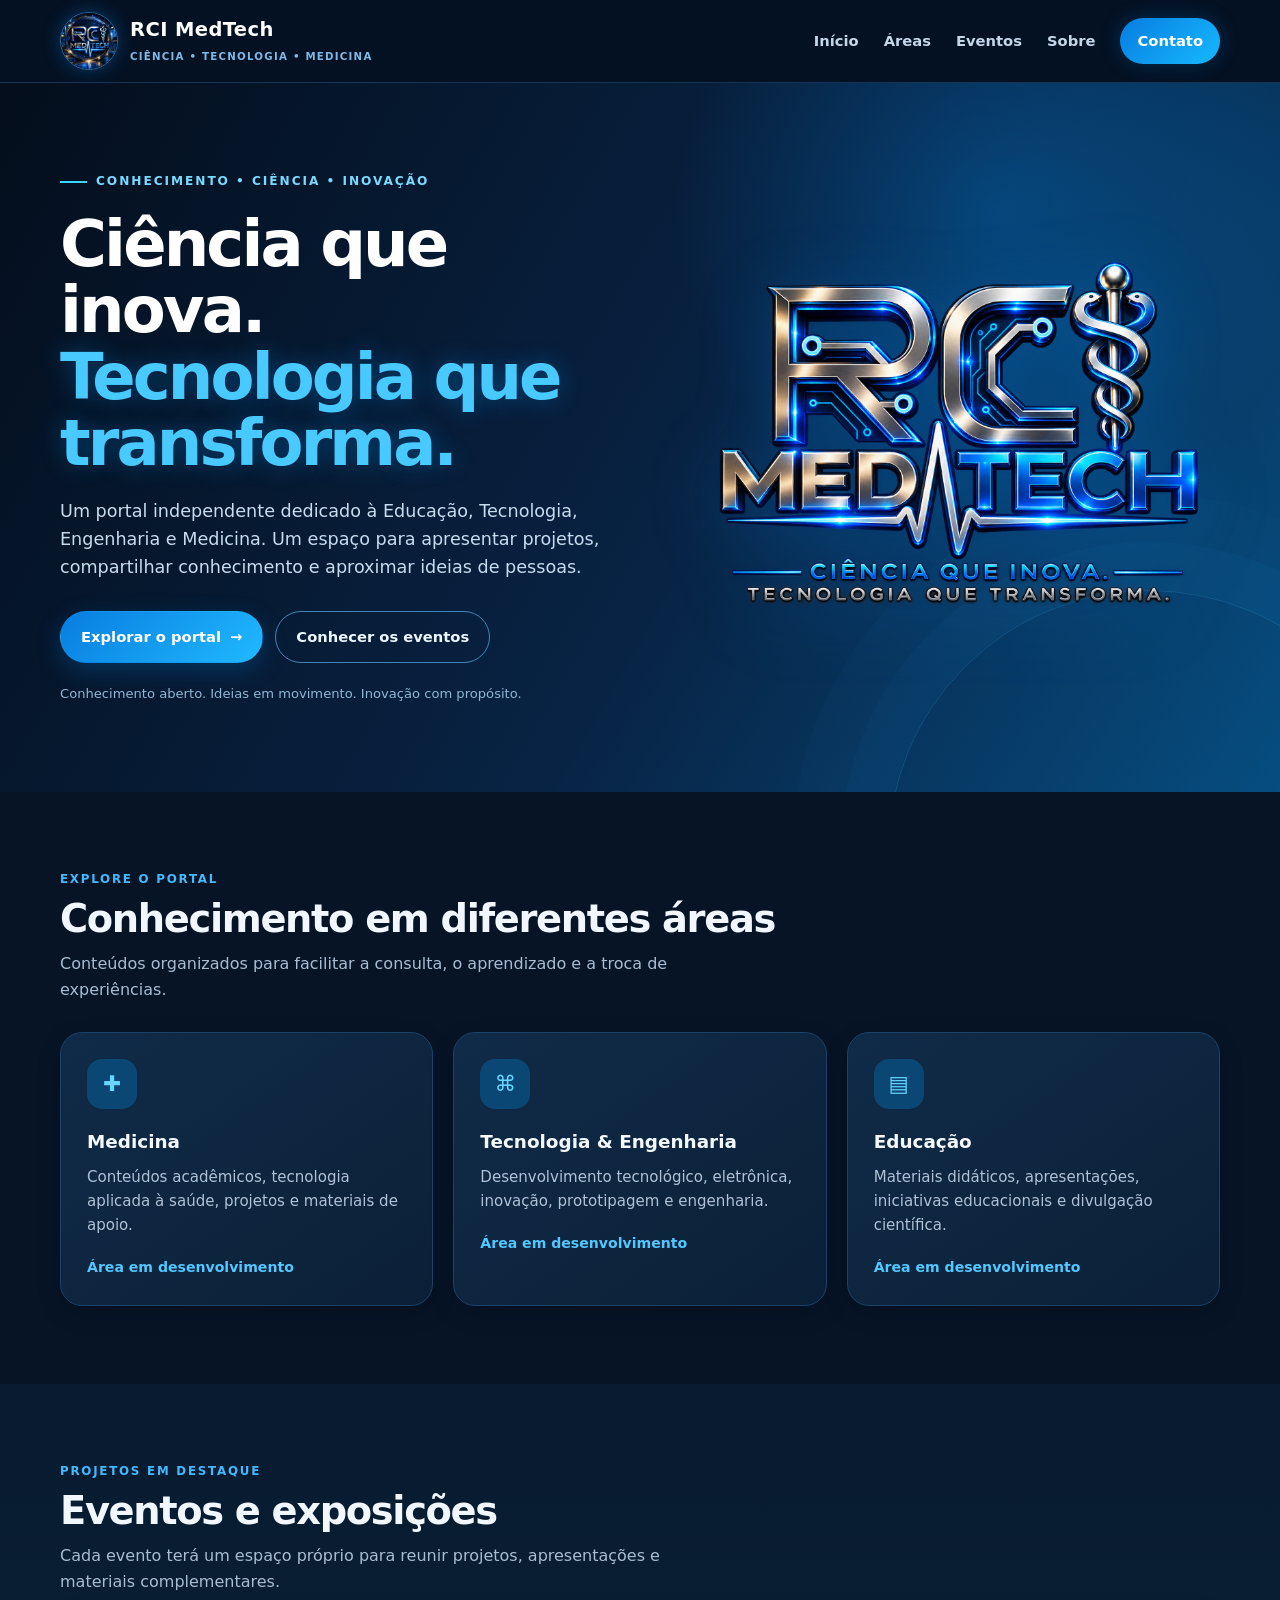
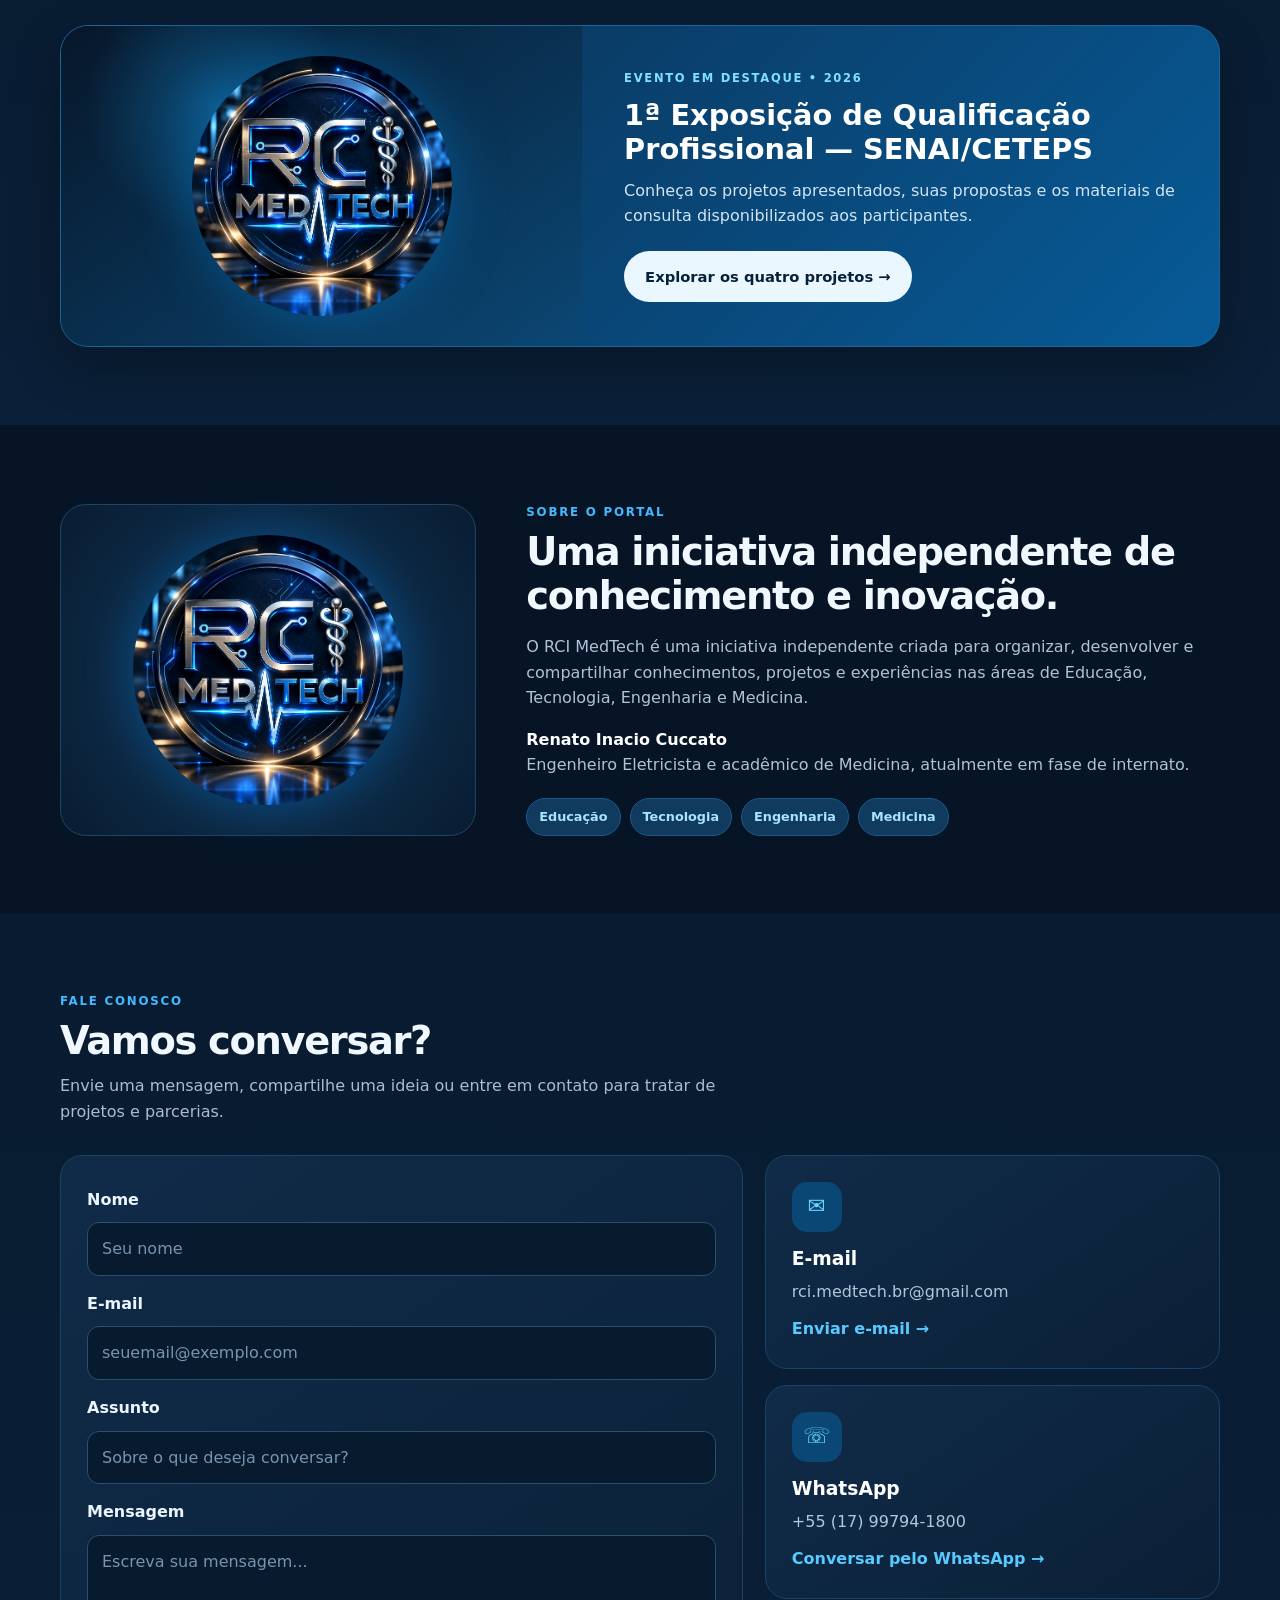
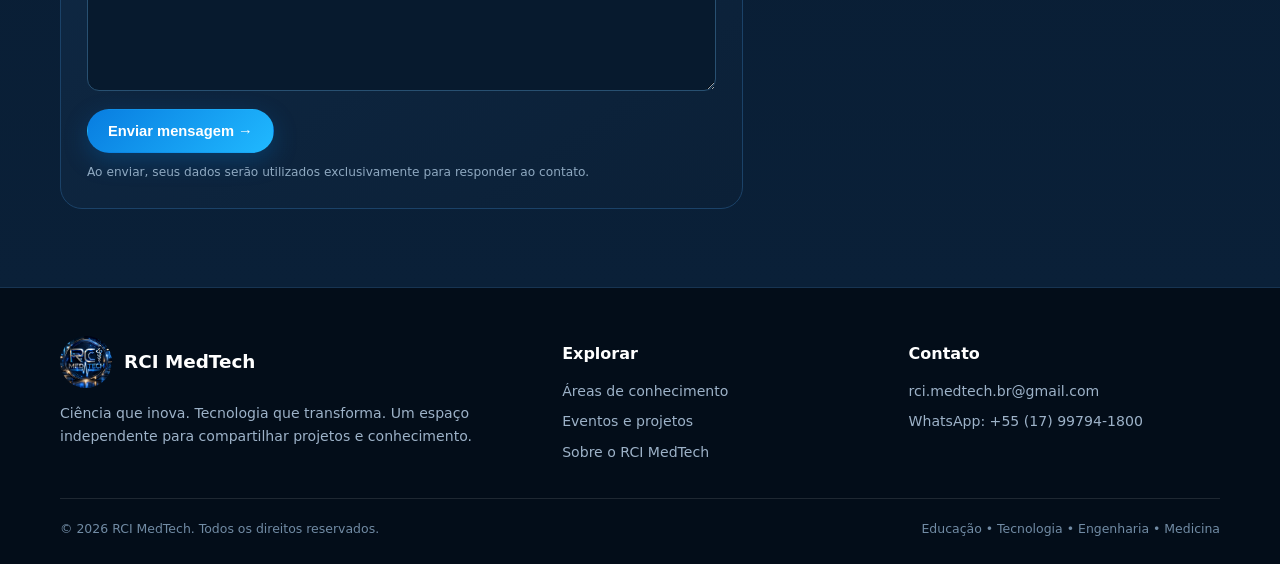
==== index.html @ e4604c54 "Add files via upload Atualização inicial do portal RCI MedTech — identidade visual e estrutura insti" ====
<!doctype html>
<html lang="pt-BR">
<head>
<meta charset="utf-8"><meta name="viewport" content="width=device-width, initial-scale=1">
<meta name="description" content="RCI MedTech — portal independente de Educação, Tecnologia, Engenharia e Medicina. Ciência que inova. Tecnologia que transforma.">
<meta name="theme-color" content="#061426">
<title>RCI MedTech | Ciência que inova. Tecnologia que transforma.</title>
<link rel="icon" type="image/png" href="assets/img/logo-emblema.png">
<link rel="stylesheet" href="assets/css/style.css">
</head>
<body>
<header class="site-header"><div class="container nav-wrap">
 <a class="brand" href="index.html" aria-label="RCI MedTech - início"><img src="assets/img/logo-emblema.png" alt="Emblema RCI MedTech"><span><span class="brand-name">RCI MedTech</span><span class="brand-tag">CIÊNCIA • TECNOLOGIA • MEDICINA</span></span></a>
 <button class="menu-toggle" aria-label="Abrir menu" aria-expanded="false">☰</button>
 <nav class="nav" aria-label="Navegação principal"><a href="#inicio">Início</a><a href="#areas">Áreas</a><a href="eventos/senai-ceteps-2026/index.html">Eventos</a><a href="#sobre">Sobre</a><a class="nav-cta" href="#contato">Contato</a></nav>
</div></header>
<main>
<section class="hero" id="inicio"><div class="container hero-grid"><div>
 <div class="eyebrow">Conhecimento • Ciência • Inovação</div>
 <h1>Ciência que inova.<br><span>Tecnologia que transforma.</span></h1>
 <p class="hero-copy">Um portal independente dedicado à Educação, Tecnologia, Engenharia e Medicina. Um espaço para apresentar projetos, compartilhar conhecimento e aproximar ideias de pessoas.</p>
 <div class="actions"><a class="btn btn-primary" href="#areas">Explorar o portal <span>→</span></a><a class="btn btn-outline" href="eventos/senai-ceteps-2026/index.html">Conhecer os eventos</a></div>
 <div class="hero-note">Conhecimento aberto. Ideias em movimento. Inovação com propósito.</div>
 </div><div class="hero-mark"><img src="assets/img/logo-principal.png" alt="RCI MedTech — Ciência que inova. Tecnologia que transforma."></div></div></section>
<section class="section" id="areas"><div class="container"><div class="section-head"><div><div class="kicker">Explore o portal</div><h2>Conhecimento em diferentes áreas</h2><p class="section-intro">Conteúdos organizados para facilitar a consulta, o aprendizado e a troca de experiências.</p></div></div>
 <div class="cards">
  <article class="card"><div class="card-icon">✚</div><h3>Medicina</h3><p>Conteúdos acadêmicos, tecnologia aplicada à saúde, projetos e materiais de apoio.</p><span class="card-link">Área em desenvolvimento</span></article>
  <article class="card"><div class="card-icon">⌘</div><h3>Tecnologia & Engenharia</h3><p>Desenvolvimento tecnológico, eletrônica, inovação, prototipagem e engenharia.</p><span class="card-link">Área em desenvolvimento</span></article>
  <article class="card"><div class="card-icon">▤</div><h3>Educação</h3><p>Materiais didáticos, apresentações, iniciativas educacionais e divulgação científica.</p><span class="card-link">Área em desenvolvimento</span></article>
 </div></div></section>
<section class="section section-soft" id="eventos"><div class="container"><div class="section-head"><div><div class="kicker">Projetos em destaque</div><h2>Eventos e exposições</h2><p class="section-intro">Cada evento terá um espaço próprio para reunir projetos, apresentações e materiais complementares.</p></div></div>
 <div class="event-feature"><div class="event-art"><img src="assets/img/logo-emblema.png" alt="Emblema RCI MedTech"></div><div class="event-content"><div class="event-label">Evento em destaque • 2026</div><h3>1ª Exposição de Qualificação Profissional — SENAI/CETEPS</h3><p>Conheça os projetos apresentados, suas propostas e os materiais de consulta disponibilizados aos participantes.</p><a class="btn" href="eventos/senai-ceteps-2026/index.html">Explorar os quatro projetos →</a></div></div>
</div></section>
<section class="section" id="sobre"><div class="container about-grid"><div class="about-logo"><img src="assets/img/logo-emblema.png" alt="Emblema RCI MedTech"></div><div class="about-text"><div class="kicker">Sobre o portal</div><h2>Uma iniciativa independente de conhecimento e inovação.</h2>
 <p>O RCI MedTech é uma iniciativa independente criada para organizar, desenvolver e compartilhar conhecimentos, projetos e experiências nas áreas de Educação, Tecnologia, Engenharia e Medicina.</p>
 <p><strong>Renato Inacio Cuccato</strong><br>Engenheiro Eletricista e acadêmico de Medicina, atualmente em fase de internato.</p>
 <div class="pill-row"><span class="pill">Educação</span><span class="pill">Tecnologia</span><span class="pill">Engenharia</span><span class="pill">Medicina</span></div>
 </div></div></section>
<section class="section section-soft" id="contato"><div class="container"><div class="section-head"><div><div class="kicker">Fale conosco</div><h2>Vamos conversar?</h2><p class="section-intro">Envie uma mensagem, compartilhe uma ideia ou entre em contato para tratar de projetos e parcerias.</p></div></div>
 <div class="contact-grid"><form class="contact-form" action="https://formsubmit.co/rci.medtech.br@gmail.com" method="POST">
  <input type="hidden" name="_subject" value="Nova mensagem pelo portal RCI MedTech"><input type="hidden" name="_template" value="table"><input type="hidden" name="_captcha" value="true"><input type="text" name="_honey" style="display:none">
  <label for="nome">Nome</label><input id="nome" name="name" type="text" placeholder="Seu nome" required>
  <label for="email">E-mail</label><input id="email" name="email" type="email" placeholder="seuemail@exemplo.com" required>
  <label for="assunto">Assunto</label><input id="assunto" name="subject" type="text" placeholder="Sobre o que deseja conversar?" required>
  <label for="mensagem">Mensagem</label><textarea id="mensagem" name="message" rows="5" placeholder="Escreva sua mensagem..." required></textarea>
  <button class="btn btn-primary" type="submit">Enviar mensagem →</button>
  <small>Ao enviar, seus dados serão utilizados exclusivamente para responder ao contato.</small>
 </form><aside class="contact-side"><div class="contact-option"><div class="card-icon">✉</div><h3>E-mail</h3><p>rci.medtech.br@gmail.com</p><a href="mailto:rci.medtech.br@gmail.com">Enviar e-mail →</a></div><div class="contact-option"><div class="card-icon">☏</div><h3>WhatsApp</h3><p>+55 (17) 99794-1800</p><a class="whatsapp-link" href="https://wa.me/5517997941800?text=Ol%C3%A1%2C%20acessei%20o%20portal%20RCI%20MedTech%20e%20gostaria%20de%20entrar%20em%20contato." target="_blank" rel="noopener">Conversar pelo WhatsApp →</a></div></aside></div>
</div></section>
</main>
<footer class="site-footer"><div class="container"><div class="footer-grid"><div><div class="footer-brand"><img src="assets/img/logo-emblema.png" alt=""><strong>RCI MedTech</strong></div><p>Ciência que inova. Tecnologia que transforma. Um espaço independente para compartilhar projetos e conhecimento.</p></div><div><h4>Explorar</h4><div class="footer-links"><a href="#areas">Áreas de conhecimento</a><a href="eventos/senai-ceteps-2026/index.html">Eventos e projetos</a><a href="#sobre">Sobre o RCI MedTech</a></div></div><div><h4>Contato</h4><div class="footer-links"><a href="mailto:rci.medtech.br@gmail.com">rci.medtech.br@gmail.com</a><a href="https://wa.me/5517997941800" target="_blank" rel="noopener">WhatsApp: +55 (17) 99794-1800</a></div></div></div><div class="footer-bottom"><span>© 2026 RCI MedTech. Todos os direitos reservados.</span><span>Educação • Tecnologia • Engenharia • Medicina</span></div></div></footer>
<script src="assets/js/main.js"></script></body></html>
---- assets/css/style.css ----
:root{--navy:#061426;--navy2:#0b2340;--blue:#087de0;--blue2:#21a9ff;--cyan:#39d5ff;--ink:#eaf3ff;--muted:#a9bad0;--line:#1d3a5b;--paper:#091b30;--white:#102944;--shadow:0 18px 50px rgba(0,0,0,.28);--radius:22px;--max:1160px}
*{box-sizing:border-box}html{scroll-behavior:smooth}body{margin:0;font-family:Inter,ui-sans-serif,system-ui,-apple-system,"Segoe UI",Arial,sans-serif;color:var(--ink);background:#061426;line-height:1.6}a{color:inherit;text-decoration:none}img{max-width:100%;display:block}.container{width:min(var(--max),calc(100% - 40px));margin-inline:auto}
.site-header{position:sticky;top:0;z-index:20;background:rgba(5,18,34,.94);backdrop-filter:blur(14px);border-bottom:1px solid #173454}.nav-wrap{height:82px;display:flex;align-items:center;justify-content:space-between;gap:24px}.brand{display:flex;align-items:center;gap:12px;min-width:220px}.brand img{width:58px;height:58px;object-fit:cover;border-radius:50%;border:1px solid #28679a;box-shadow:0 0 18px #008cff55}.brand-name{font-weight:850;letter-spacing:.02em;font-size:1.22rem;color:#fff;line-height:1.1}.brand-tag{display:block;font-size:.64rem;letter-spacing:.12em;color:#7eb9e7;font-weight:700;margin-top:5px}.nav{display:flex;align-items:center;gap:25px;font-size:.92rem;font-weight:650;color:#c4d6e9}.nav a:hover,.nav a.active{color:var(--cyan)}.nav-cta{background:linear-gradient(135deg,#087de0,#16b9ff);color:#fff!important;padding:11px 17px;border-radius:999px;box-shadow:0 0 20px #087de044}.menu-toggle{display:none;border:1px solid var(--line);background:#102944;color:#fff;border-radius:12px;padding:9px 12px;font-size:1.2rem}
.hero{position:relative;overflow:hidden;background:radial-gradient(circle at 78% 18%,rgba(0,151,255,.26),transparent 28%),linear-gradient(120deg,#040e1c 0%,#082344 56%,#064d80 100%);color:#fff;padding:82px 0 88px}.hero:after{content:"";position:absolute;width:520px;height:520px;border:1px solid rgba(80,190,255,.18);border-radius:50%;right:-130px;bottom:-320px;box-shadow:0 0 0 48px rgba(40,160,255,.035),0 0 0 96px rgba(40,160,255,.025)}.hero-grid{position:relative;z-index:1;display:grid;grid-template-columns:1.05fr .95fr;align-items:center;gap:54px}.eyebrow{display:inline-flex;align-items:center;gap:9px;color:#79d9ff;font-size:.76rem;font-weight:800;letter-spacing:.16em;text-transform:uppercase}.eyebrow:before{content:"";width:27px;height:2px;background:var(--cyan)}.hero h1{font-size:clamp(2.5rem,5vw,4.35rem);line-height:1.04;letter-spacing:-.045em;margin:19px 0 20px;max-width:720px}.hero h1 span{color:#48c9ff;text-shadow:0 0 24px #009dff55}.hero-copy{font-size:1.1rem;color:#c6dcef;max-width:650px;margin:0 0 30px}.actions{display:flex;flex-wrap:wrap;gap:12px}.btn{display:inline-flex;align-items:center;justify-content:center;gap:9px;padding:13px 20px;border-radius:999px;font-weight:750;font-size:.92rem;transition:.2s;border:1px solid transparent;cursor:pointer}.btn-primary{background:linear-gradient(135deg,#087de0,#20b9ff);color:#fff;box-shadow:0 8px 24px #007bdb44}.btn-primary:hover{transform:translateY(-2px);box-shadow:0 10px 28px #079dff66}.btn-outline{border-color:#4384b5;color:#eaf7ff}.btn-outline:hover{background:#ffffff12}.hero-mark{display:flex;justify-content:center;align-items:center;min-height:310px}.hero-mark img{width:min(100%,570px);filter:drop-shadow(0 12px 35px rgba(0,140,255,.22))}.hero-note{margin-top:20px;color:#91b6d4;font-size:.82rem}
.section{padding:78px 0;background:#061426}.section-soft{background:linear-gradient(180deg,#081b30,#0a2038)}.section-head{display:flex;justify-content:space-between;align-items:end;gap:25px;margin-bottom:30px}.kicker{font-size:.74rem;text-transform:uppercase;letter-spacing:.15em;font-weight:850;color:#43baff}h2{font-size:clamp(1.8rem,3vw,2.55rem);letter-spacing:-.035em;line-height:1.15;margin:8px 0 10px;color:#f1f7ff}.section-intro{color:#a9bdd2;max-width:660px;margin:0}.cards{display:grid;grid-template-columns:repeat(3,1fr);gap:20px}.card{background:linear-gradient(145deg,#102b48,#0b2037);border:1px solid #1b4268;border-radius:var(--radius);padding:26px;box-shadow:0 8px 25px rgba(0,0,0,.16);transition:.22s}.card:hover{transform:translateY(-5px);box-shadow:0 18px 40px #0005;border-color:#168fe0}.card-icon{width:50px;height:50px;border-radius:15px;background:#0b4774;color:#68d6ff;display:grid;place-items:center;font-size:1.35rem;margin-bottom:18px}.card h3{margin:0 0 8px;color:#f4f9ff;font-size:1.15rem}.card p{margin:0;color:#afc2d7;font-size:.94rem}.card-link{display:inline-flex;margin-top:19px;color:#53c7ff;font-weight:800;font-size:.88rem}
.event-feature{display:grid;grid-template-columns:.9fr 1.1fr;overflow:hidden;border-radius:28px;background:linear-gradient(135deg,#0c2b4b,#075b98);color:#fff;box-shadow:var(--shadow);border:1px solid #1b6598}.event-art{min-height:310px;background:radial-gradient(circle at 30% 25%,#19aaff55,transparent 30%),linear-gradient(145deg,#07172a,#0b4774);display:grid;place-items:center;padding:30px}.event-art img{width:min(100%,260px);border-radius:50%;filter:drop-shadow(0 0 28px #009dff55)}.event-content{padding:42px;align-self:center}.event-label{font-size:.72rem;letter-spacing:.15em;text-transform:uppercase;color:#7fe0ff;font-weight:850}.event-content h3{font-size:1.8rem;line-height:1.15;margin:12px 0}.event-content p{color:#d0e5f5;margin:0 0 22px}.event-content .btn{background:#eaf7ff;color:#08213a}
.about-grid{display:grid;grid-template-columns:.75fr 1.25fr;gap:50px;align-items:center}.about-logo{background:radial-gradient(circle,#123c60,#091c31);border:1px solid #1c4568;border-radius:26px;min-height:300px;display:grid;place-items:center;padding:30px}.about-logo img{width:min(100%,270px);border-radius:50%;filter:drop-shadow(0 0 24px #008cff55)}.about-text p{color:#afc2d7}.about-text strong{color:#fff}.pill-row{display:flex;flex-wrap:wrap;gap:9px;margin-top:20px}.pill{background:#103a5e;color:#a9e4ff;padding:8px 12px;border-radius:999px;font-size:.8rem;font-weight:750;border:1px solid #1b5b89}
.contact-grid{display:grid;grid-template-columns:1.2fr .8fr;gap:22px;align-items:start}.contact-form,.contact-option{background:linear-gradient(145deg,#102b48,#0b2037);border:1px solid #1b4268;border-radius:22px;padding:26px}.contact-form{display:grid;gap:10px}.contact-form label{font-weight:750;color:#eaf5ff;margin-top:5px}.contact-form input,.contact-form textarea{width:100%;font:inherit;color:#f1f7ff;background:#071a2e;border:1px solid #285071;border-radius:12px;padding:13px 14px;outline:none}.contact-form input:focus,.contact-form textarea:focus{border-color:#28b8ff;box-shadow:0 0 0 3px #168fe033}.contact-form input::placeholder,.contact-form textarea::placeholder{color:#7894ae}.contact-form textarea{resize:vertical}.contact-form button{justify-self:start;margin-top:8px}.contact-form small{color:#8fa9c1;font-size:.76rem}.contact-side{display:grid;gap:16px}.contact-option h3{margin:0 0 5px;color:#fff}.contact-option p{margin:0 0 12px;color:#b2c6da}.contact-option a{color:#58caff;font-weight:750}.contact-option .card-icon{margin-bottom:12px}
.site-footer{background:#030d19;color:#d2dfeb;padding:48px 0 25px;border-top:1px solid #173452}.footer-grid{display:grid;grid-template-columns:1.2fr .8fr .8fr;gap:35px}.footer-brand{display:flex;align-items:center;gap:12px;margin-bottom:14px}.footer-brand img{width:52px;height:52px;object-fit:cover;border-radius:50%}.footer-brand strong{font-size:1.15rem;color:#fff}.site-footer p,.site-footer a{color:#9db2c8;font-size:.88rem}.site-footer h4{color:#fff;margin:5px 0 13px}.footer-links{display:grid;gap:8px}.footer-bottom{border-top:1px solid #ffffff1c;margin-top:35px;padding-top:20px;color:#718ba4;font-size:.78rem;display:flex;justify-content:space-between;gap:15px;flex-wrap:wrap}
.page-hero{background:linear-gradient(120deg,#040e1c,#0a4775);color:#fff;padding:58px 0}.page-hero h1{font-size:clamp(2rem,4vw,3.3rem);line-height:1.1;margin:10px 0}.page-hero p{color:#d2e3f1;max-width:760px;margin:0}.breadcrumb{font-size:.82rem;color:#9fc3df;margin-bottom:18px}.breadcrumb a{color:#fff}.project-grid{display:grid;grid-template-columns:repeat(2,1fr);gap:18px}.project-card{background:linear-gradient(145deg,#102b48,#0b2037);border:1px solid #1b4268;border-radius:20px;padding:24px;display:flex;gap:18px;align-items:flex-start}.project-number{flex:0 0 48px;height:48px;border-radius:14px;background:#0b4774;color:#70d5ff;display:grid;place-items:center;font-weight:900}.project-card h3{margin:0 0 5px;color:#f4f9ff}.project-card p{margin:0;color:#afc2d7;font-size:.9rem}.material-list{display:grid;grid-template-columns:repeat(2,1fr);gap:15px}.material{border:1px solid #1b4268;border-radius:17px;padding:19px;display:flex;gap:13px;align-items:center;background:#102944}.material-icon{width:42px;height:42px;border-radius:12px;background:#0b4774;display:grid;place-items:center;color:#71d8ff;font-size:1.15rem}.material strong{display:block;color:#f2f8ff}.material small{color:#a9bdd2}.notice{background:#3a2c13;border:1px solid #72551e;border-radius:15px;padding:16px 18px;color:#f2d69b;font-size:.9rem}.coming{display:inline-block;border-radius:999px;background:#173b59;color:#a9dfff;padding:5px 9px;font-size:.7rem;font-weight:800;text-transform:uppercase;letter-spacing:.06em}
@media(max-width:850px){.nav{display:none;position:absolute;left:0;right:0;top:81px;background:#071a2e;border-bottom:1px solid var(--line);padding:18px 22px 22px;flex-direction:column;align-items:stretch;gap:14px}.nav.open{display:flex}.menu-toggle{display:block}.hero-grid,.event-feature,.about-grid,.contact-grid{grid-template-columns:1fr}.hero{padding:58px 0}.hero-mark{min-height:210px}.hero-mark img{width:min(100%,480px)}.cards{grid-template-columns:1fr 1fr}.footer-grid{grid-template-columns:1fr 1fr}}
@media(max-width:580px){.container{width:min(var(--max),calc(100% - 30px))}.nav-wrap{height:72px}.brand img{width:48px;height:48px}.brand{min-width:0}.nav{top:71px}.hero h1{font-size:2.55rem}.section{padding:58px 0}.cards,.project-grid,.material-list,.footer-grid{grid-template-columns:1fr}.section-head{display:block}.event-content{padding:28px}.event-art{min-height:190px}.about-logo{min-height:220px}.contact-form,.contact-option{padding:20px}}
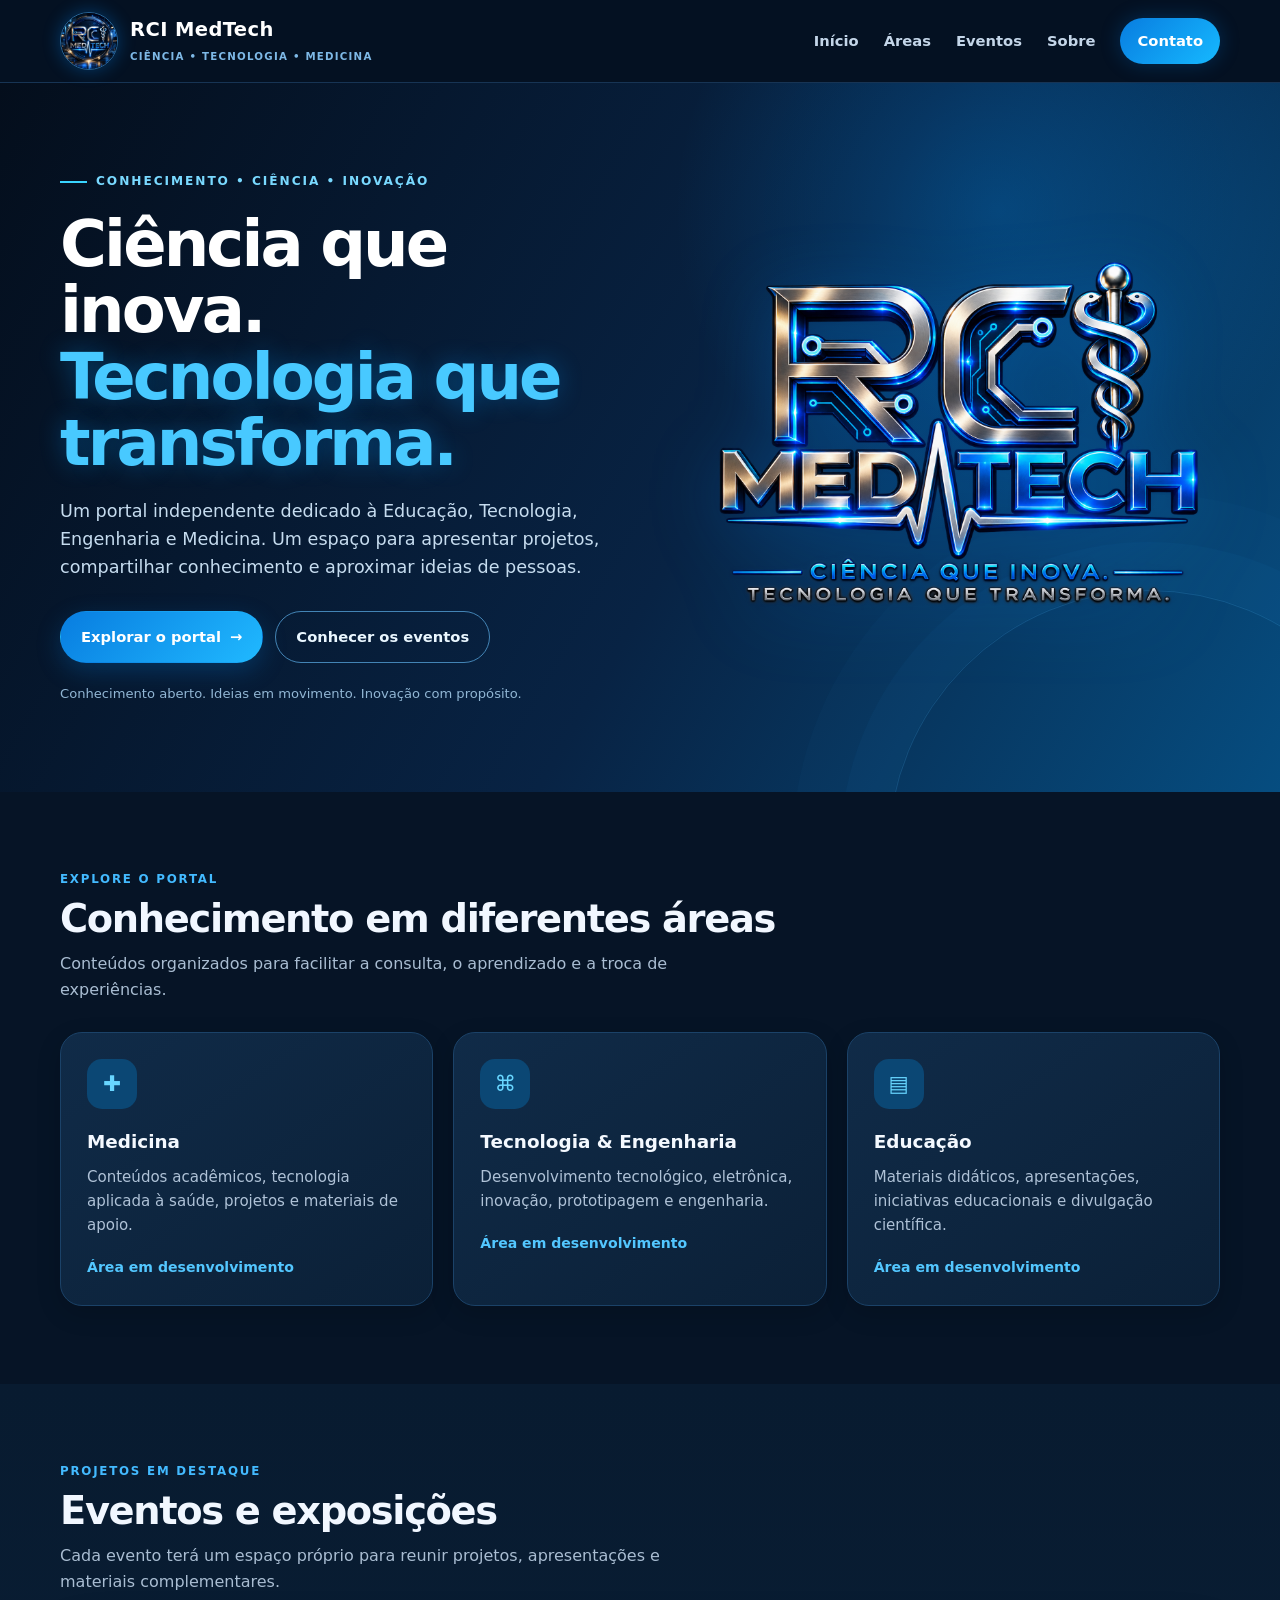
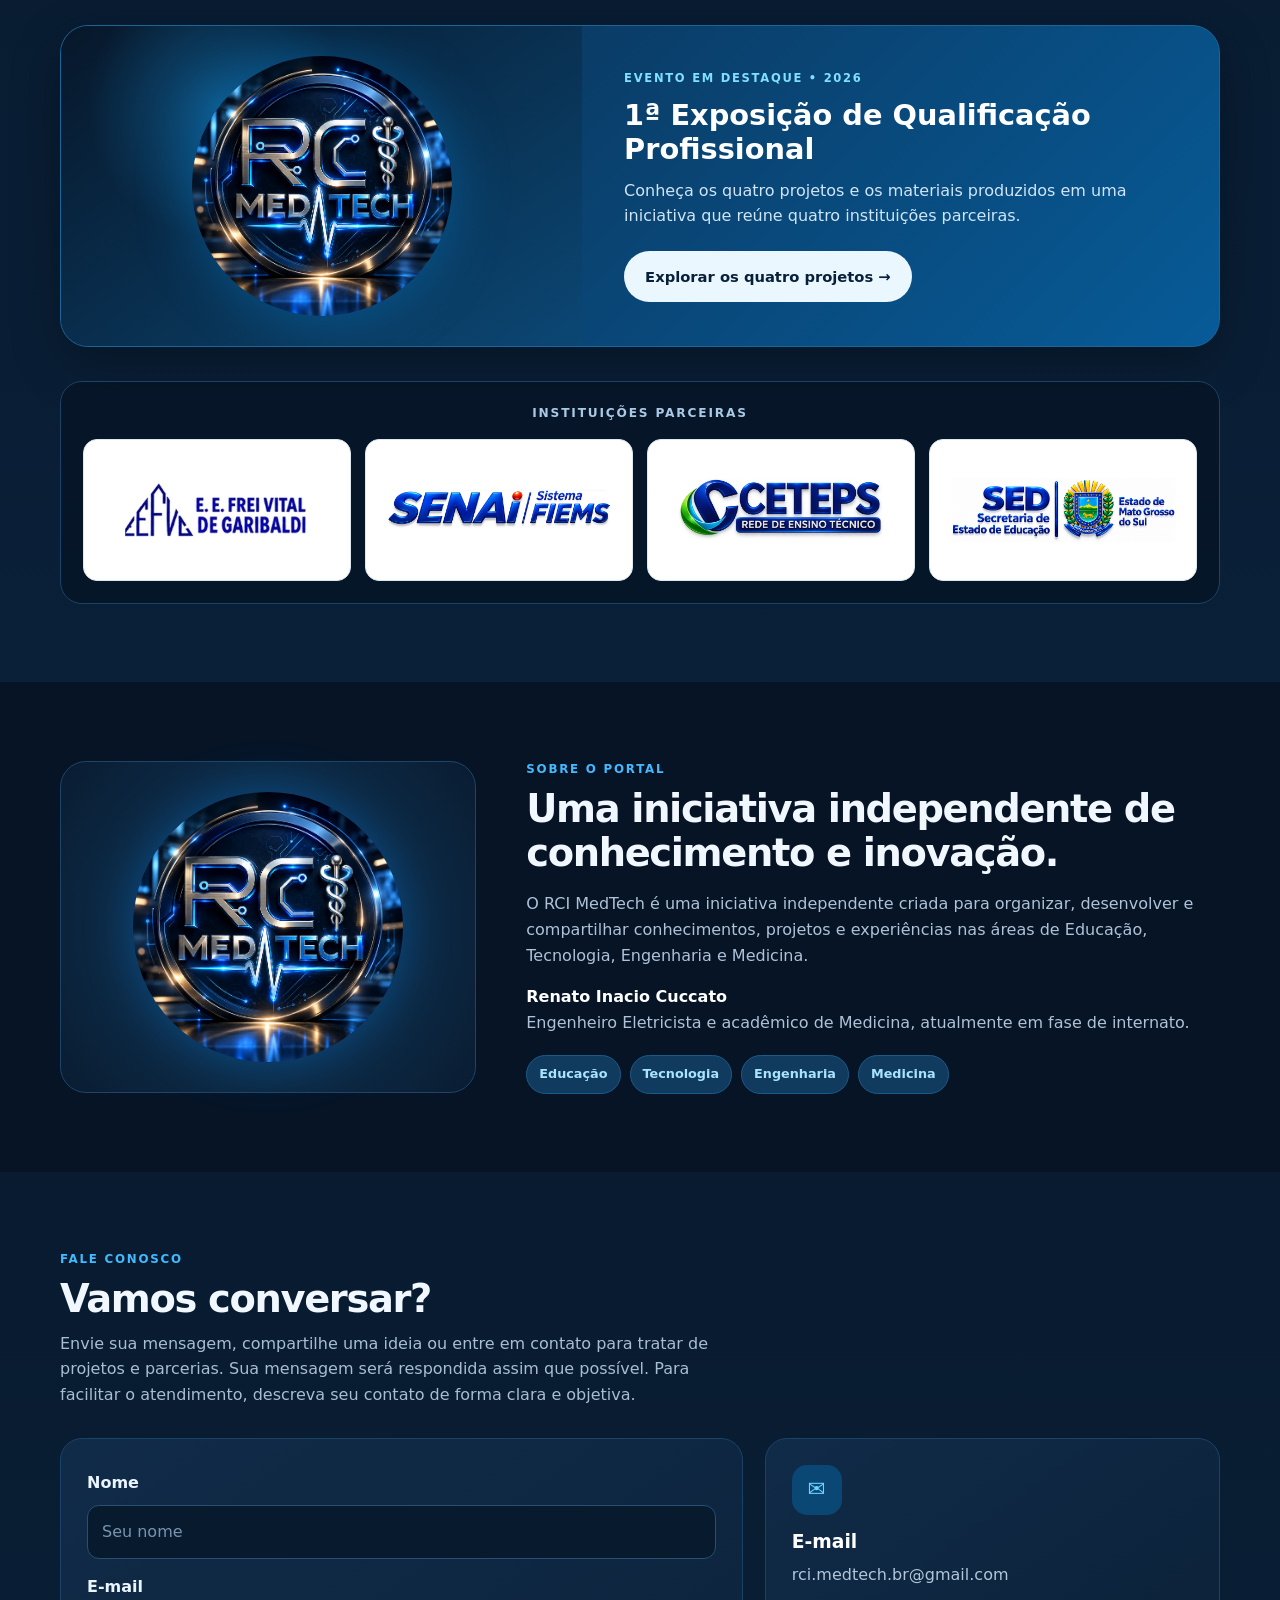
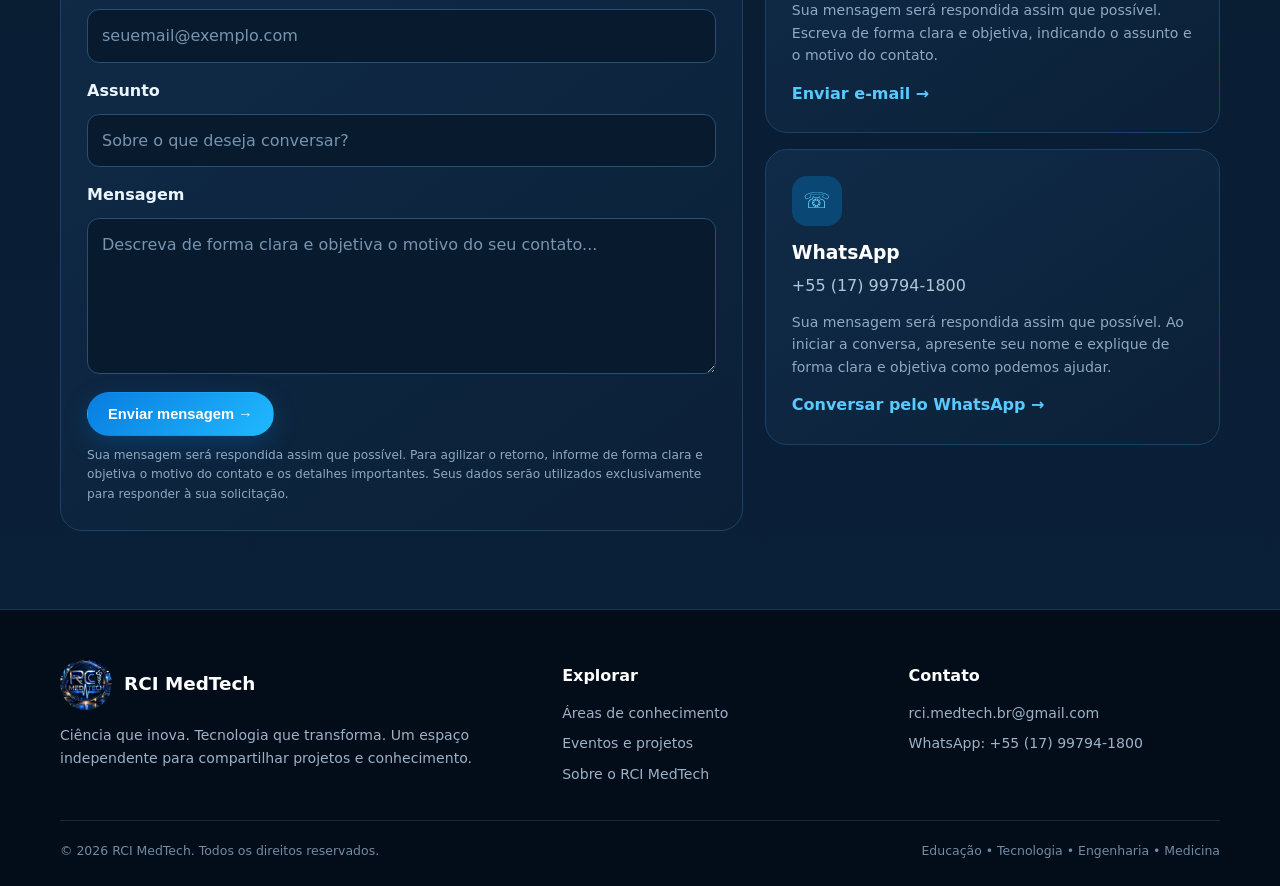
==== commit ee5ff7b3: "Add files via upload" ====
--- a/index.html
+++ b/index.html
@@ -29,23 +29,32 @@
   <article class="card"><div class="card-icon">▤</div><h3>Educação</h3><p>Materiais didáticos, apresentações, iniciativas educacionais e divulgação científica.</p><span class="card-link">Área em desenvolvimento</span></article>
  </div></div></section>
 <section class="section section-soft" id="eventos"><div class="container"><div class="section-head"><div><div class="kicker">Projetos em destaque</div><h2>Eventos e exposições</h2><p class="section-intro">Cada evento terá um espaço próprio para reunir projetos, apresentações e materiais complementares.</p></div></div>
- <div class="event-feature"><div class="event-art"><img src="assets/img/logo-emblema.png" alt="Emblema RCI MedTech"></div><div class="event-content"><div class="event-label">Evento em destaque • 2026</div><h3>1ª Exposição de Qualificação Profissional — SENAI/CETEPS</h3><p>Conheça os projetos apresentados, suas propostas e os materiais de consulta disponibilizados aos participantes.</p><a class="btn" href="eventos/senai-ceteps-2026/index.html">Explorar os quatro projetos →</a></div></div>
+ <div class="event-feature"><div class="event-art"><img src="assets/img/logo-emblema.png" alt="Emblema RCI MedTech"></div><div class="event-content"><div class="event-label">Evento em destaque • 2026</div><h3>1ª Exposição de Qualificação Profissional</h3><p>Conheça os quatro projetos e os materiais produzidos em uma iniciativa que reúne quatro instituições parceiras.</p><a class="btn" href="eventos/senai-ceteps-2026/index.html">Explorar os quatro projetos →</a></div></div>
+ <div class="partner-strip" aria-label="Instituições parceiras da exposição">
+  <div class="partner-strip-title">Instituições parceiras</div>
+  <div class="partner-strip-grid">
+   <div class="partner-logo"><img src="assets/img/parceiro-escola-frei-vital.png" alt="Escola Estadual Frei Vital de Garibaldi"></div>
+   <div class="partner-logo"><img src="assets/img/parceiro-senai-fiems.png" alt="SENAI Sistema FIEMS"></div>
+   <div class="partner-logo"><img src="assets/img/parceiro-ceteps.png" alt="CETEPS Rede de Ensino Técnico"></div>
+   <div class="partner-logo"><img src="assets/img/parceiro-sed-ms.png" alt="Secretaria de Estado de Educação e Governo de Mato Grosso do Sul"></div>
+  </div>
+ </div>
 </div></section>
 <section class="section" id="sobre"><div class="container about-grid"><div class="about-logo"><img src="assets/img/logo-emblema.png" alt="Emblema RCI MedTech"></div><div class="about-text"><div class="kicker">Sobre o portal</div><h2>Uma iniciativa independente de conhecimento e inovação.</h2>
  <p>O RCI MedTech é uma iniciativa independente criada para organizar, desenvolver e compartilhar conhecimentos, projetos e experiências nas áreas de Educação, Tecnologia, Engenharia e Medicina.</p>
  <p><strong>Renato Inacio Cuccato</strong><br>Engenheiro Eletricista e acadêmico de Medicina, atualmente em fase de internato.</p>
  <div class="pill-row"><span class="pill">Educação</span><span class="pill">Tecnologia</span><span class="pill">Engenharia</span><span class="pill">Medicina</span></div>
  </div></div></section>
-<section class="section section-soft" id="contato"><div class="container"><div class="section-head"><div><div class="kicker">Fale conosco</div><h2>Vamos conversar?</h2><p class="section-intro">Envie uma mensagem, compartilhe uma ideia ou entre em contato para tratar de projetos e parcerias.</p></div></div>
+<section class="section section-soft" id="contato"><div class="container"><div class="section-head"><div><div class="kicker">Fale conosco</div><h2>Vamos conversar?</h2><p class="section-intro">Envie sua mensagem, compartilhe uma ideia ou entre em contato para tratar de projetos e parcerias. Sua mensagem será respondida assim que possível. Para facilitar o atendimento, descreva seu contato de forma clara e objetiva.</p></div></div>
  <div class="contact-grid"><form class="contact-form" action="https://formsubmit.co/rci.medtech.br@gmail.com" method="POST">
   <input type="hidden" name="_subject" value="Nova mensagem pelo portal RCI MedTech"><input type="hidden" name="_template" value="table"><input type="hidden" name="_captcha" value="true"><input type="text" name="_honey" style="display:none">
   <label for="nome">Nome</label><input id="nome" name="name" type="text" placeholder="Seu nome" required>
   <label for="email">E-mail</label><input id="email" name="email" type="email" placeholder="seuemail@exemplo.com" required>
   <label for="assunto">Assunto</label><input id="assunto" name="subject" type="text" placeholder="Sobre o que deseja conversar?" required>
-  <label for="mensagem">Mensagem</label><textarea id="mensagem" name="message" rows="5" placeholder="Escreva sua mensagem..." required></textarea>
+  <label for="mensagem">Mensagem</label><textarea id="mensagem" name="message" rows="5" placeholder="Descreva de forma clara e objetiva o motivo do seu contato..." required></textarea>
   <button class="btn btn-primary" type="submit">Enviar mensagem →</button>
-  <small>Ao enviar, seus dados serão utilizados exclusivamente para responder ao contato.</small>
- </form><aside class="contact-side"><div class="contact-option"><div class="card-icon">✉</div><h3>E-mail</h3><p>rci.medtech.br@gmail.com</p><a href="mailto:rci.medtech.br@gmail.com">Enviar e-mail →</a></div><div class="contact-option"><div class="card-icon">☏</div><h3>WhatsApp</h3><p>+55 (17) 99794-1800</p><a class="whatsapp-link" href="https://wa.me/5517997941800?text=Ol%C3%A1%2C%20acessei%20o%20portal%20RCI%20MedTech%20e%20gostaria%20de%20entrar%20em%20contato." target="_blank" rel="noopener">Conversar pelo WhatsApp →</a></div></aside></div>
+  <small>Sua mensagem será respondida assim que possível. Para agilizar o retorno, informe de forma clara e objetiva o motivo do contato e os detalhes importantes. Seus dados serão utilizados exclusivamente para responder à sua solicitação.</small>
+ </form><aside class="contact-side"><div class="contact-option"><div class="card-icon">✉</div><h3>E-mail</h3><p>rci.medtech.br@gmail.com</p><p class="contact-note">Sua mensagem será respondida assim que possível. Escreva de forma clara e objetiva, indicando o assunto e o motivo do contato.</p><a href="mailto:rci.medtech.br@gmail.com">Enviar e-mail →</a></div><div class="contact-option"><div class="card-icon">☏</div><h3>WhatsApp</h3><p>+55 (17) 99794-1800</p><p class="contact-note">Sua mensagem será respondida assim que possível. Ao iniciar a conversa, apresente seu nome e explique de forma clara e objetiva como podemos ajudar.</p><a class="whatsapp-link" href="https://wa.me/5517997941800?text=Ol%C3%A1%2C%20acessei%20o%20portal%20RCI%20MedTech%20e%20gostaria%20de%20entrar%20em%20contato." target="_blank" rel="noopener">Conversar pelo WhatsApp →</a></div></aside></div>
 </div></section>
 </main>
 <footer class="site-footer"><div class="container"><div class="footer-grid"><div><div class="footer-brand"><img src="assets/img/logo-emblema.png" alt=""><strong>RCI MedTech</strong></div><p>Ciência que inova. Tecnologia que transforma. Um espaço independente para compartilhar projetos e conhecimento.</p></div><div><h4>Explorar</h4><div class="footer-links"><a href="#areas">Áreas de conhecimento</a><a href="eventos/senai-ceteps-2026/index.html">Eventos e projetos</a><a href="#sobre">Sobre o RCI MedTech</a></div></div><div><h4>Contato</h4><div class="footer-links"><a href="mailto:rci.medtech.br@gmail.com">rci.medtech.br@gmail.com</a><a href="https://wa.me/5517997941800" target="_blank" rel="noopener">WhatsApp: +55 (17) 99794-1800</a></div></div></div><div class="footer-bottom"><span>© 2026 RCI MedTech. Todos os direitos reservados.</span><span>Educação • Tecnologia • Engenharia • Medicina</span></div></div></footer>
--- a/assets/css/style.css
+++ b/assets/css/style.css
@@ -6,8 +6,25 @@
 .section{padding:78px 0;background:#061426}.section-soft{background:linear-gradient(180deg,#081b30,#0a2038)}.section-head{display:flex;justify-content:space-between;align-items:end;gap:25px;margin-bottom:30px}.kicker{font-size:.74rem;text-transform:uppercase;letter-spacing:.15em;font-weight:850;color:#43baff}h2{font-size:clamp(1.8rem,3vw,2.55rem);letter-spacing:-.035em;line-height:1.15;margin:8px 0 10px;color:#f1f7ff}.section-intro{color:#a9bdd2;max-width:660px;margin:0}.cards{display:grid;grid-template-columns:repeat(3,1fr);gap:20px}.card{background:linear-gradient(145deg,#102b48,#0b2037);border:1px solid #1b4268;border-radius:var(--radius);padding:26px;box-shadow:0 8px 25px rgba(0,0,0,.16);transition:.22s}.card:hover{transform:translateY(-5px);box-shadow:0 18px 40px #0005;border-color:#168fe0}.card-icon{width:50px;height:50px;border-radius:15px;background:#0b4774;color:#68d6ff;display:grid;place-items:center;font-size:1.35rem;margin-bottom:18px}.card h3{margin:0 0 8px;color:#f4f9ff;font-size:1.15rem}.card p{margin:0;color:#afc2d7;font-size:.94rem}.card-link{display:inline-flex;margin-top:19px;color:#53c7ff;font-weight:800;font-size:.88rem}
 .event-feature{display:grid;grid-template-columns:.9fr 1.1fr;overflow:hidden;border-radius:28px;background:linear-gradient(135deg,#0c2b4b,#075b98);color:#fff;box-shadow:var(--shadow);border:1px solid #1b6598}.event-art{min-height:310px;background:radial-gradient(circle at 30% 25%,#19aaff55,transparent 30%),linear-gradient(145deg,#07172a,#0b4774);display:grid;place-items:center;padding:30px}.event-art img{width:min(100%,260px);border-radius:50%;filter:drop-shadow(0 0 28px #009dff55)}.event-content{padding:42px;align-self:center}.event-label{font-size:.72rem;letter-spacing:.15em;text-transform:uppercase;color:#7fe0ff;font-weight:850}.event-content h3{font-size:1.8rem;line-height:1.15;margin:12px 0}.event-content p{color:#d0e5f5;margin:0 0 22px}.event-content .btn{background:#eaf7ff;color:#08213a}
 .about-grid{display:grid;grid-template-columns:.75fr 1.25fr;gap:50px;align-items:center}.about-logo{background:radial-gradient(circle,#123c60,#091c31);border:1px solid #1c4568;border-radius:26px;min-height:300px;display:grid;place-items:center;padding:30px}.about-logo img{width:min(100%,270px);border-radius:50%;filter:drop-shadow(0 0 24px #008cff55)}.about-text p{color:#afc2d7}.about-text strong{color:#fff}.pill-row{display:flex;flex-wrap:wrap;gap:9px;margin-top:20px}.pill{background:#103a5e;color:#a9e4ff;padding:8px 12px;border-radius:999px;font-size:.8rem;font-weight:750;border:1px solid #1b5b89}
-.contact-grid{display:grid;grid-template-columns:1.2fr .8fr;gap:22px;align-items:start}.contact-form,.contact-option{background:linear-gradient(145deg,#102b48,#0b2037);border:1px solid #1b4268;border-radius:22px;padding:26px}.contact-form{display:grid;gap:10px}.contact-form label{font-weight:750;color:#eaf5ff;margin-top:5px}.contact-form input,.contact-form textarea{width:100%;font:inherit;color:#f1f7ff;background:#071a2e;border:1px solid #285071;border-radius:12px;padding:13px 14px;outline:none}.contact-form input:focus,.contact-form textarea:focus{border-color:#28b8ff;box-shadow:0 0 0 3px #168fe033}.contact-form input::placeholder,.contact-form textarea::placeholder{color:#7894ae}.contact-form textarea{resize:vertical}.contact-form button{justify-self:start;margin-top:8px}.contact-form small{color:#8fa9c1;font-size:.76rem}.contact-side{display:grid;gap:16px}.contact-option h3{margin:0 0 5px;color:#fff}.contact-option p{margin:0 0 12px;color:#b2c6da}.contact-option a{color:#58caff;font-weight:750}.contact-option .card-icon{margin-bottom:12px}
+.contact-grid{display:grid;grid-template-columns:1.2fr .8fr;gap:22px;align-items:start}.contact-form,.contact-option{background:linear-gradient(145deg,#102b48,#0b2037);border:1px solid #1b4268;border-radius:22px;padding:26px}.contact-form{display:grid;gap:10px}.contact-form label{font-weight:750;color:#eaf5ff;margin-top:5px}.contact-form input,.contact-form textarea{width:100%;font:inherit;color:#f1f7ff;background:#071a2e;border:1px solid #285071;border-radius:12px;padding:13px 14px;outline:none}.contact-form input:focus,.contact-form textarea:focus{border-color:#28b8ff;box-shadow:0 0 0 3px #168fe033}.contact-form input::placeholder,.contact-form textarea::placeholder{color:#7894ae}.contact-form textarea{resize:vertical}.contact-form button{justify-self:start;margin-top:8px}.contact-form small{color:#8fa9c1;font-size:.76rem}.contact-side{display:grid;gap:16px}.contact-option h3{margin:0 0 5px;color:#fff}.contact-option p{margin:0 0 12px;color:#b2c6da}.contact-option .contact-note{margin:0 0 14px;color:#8fa9c1;font-size:.88rem;line-height:1.6}.contact-option a{color:#58caff;font-weight:750}.contact-option .card-icon{margin-bottom:12px}
 .site-footer{background:#030d19;color:#d2dfeb;padding:48px 0 25px;border-top:1px solid #173452}.footer-grid{display:grid;grid-template-columns:1.2fr .8fr .8fr;gap:35px}.footer-brand{display:flex;align-items:center;gap:12px;margin-bottom:14px}.footer-brand img{width:52px;height:52px;object-fit:cover;border-radius:50%}.footer-brand strong{font-size:1.15rem;color:#fff}.site-footer p,.site-footer a{color:#9db2c8;font-size:.88rem}.site-footer h4{color:#fff;margin:5px 0 13px}.footer-links{display:grid;gap:8px}.footer-bottom{border-top:1px solid #ffffff1c;margin-top:35px;padding-top:20px;color:#718ba4;font-size:.78rem;display:flex;justify-content:space-between;gap:15px;flex-wrap:wrap}
 .page-hero{background:linear-gradient(120deg,#040e1c,#0a4775);color:#fff;padding:58px 0}.page-hero h1{font-size:clamp(2rem,4vw,3.3rem);line-height:1.1;margin:10px 0}.page-hero p{color:#d2e3f1;max-width:760px;margin:0}.breadcrumb{font-size:.82rem;color:#9fc3df;margin-bottom:18px}.breadcrumb a{color:#fff}.project-grid{display:grid;grid-template-columns:repeat(2,1fr);gap:18px}.project-card{background:linear-gradient(145deg,#102b48,#0b2037);border:1px solid #1b4268;border-radius:20px;padding:24px;display:flex;gap:18px;align-items:flex-start}.project-number{flex:0 0 48px;height:48px;border-radius:14px;background:#0b4774;color:#70d5ff;display:grid;place-items:center;font-weight:900}.project-card h3{margin:0 0 5px;color:#f4f9ff}.project-card p{margin:0;color:#afc2d7;font-size:.9rem}.material-list{display:grid;grid-template-columns:repeat(2,1fr);gap:15px}.material{border:1px solid #1b4268;border-radius:17px;padding:19px;display:flex;gap:13px;align-items:center;background:#102944}.material-icon{width:42px;height:42px;border-radius:12px;background:#0b4774;display:grid;place-items:center;color:#71d8ff;font-size:1.15rem}.material strong{display:block;color:#f2f8ff}.material small{color:#a9bdd2}.notice{background:#3a2c13;border:1px solid #72551e;border-radius:15px;padding:16px 18px;color:#f2d69b;font-size:.9rem}.coming{display:inline-block;border-radius:999px;background:#173b59;color:#a9dfff;padding:5px 9px;font-size:.7rem;font-weight:800;text-transform:uppercase;letter-spacing:.06em}
 @media(max-width:850px){.nav{display:none;position:absolute;left:0;right:0;top:81px;background:#071a2e;border-bottom:1px solid var(--line);padding:18px 22px 22px;flex-direction:column;align-items:stretch;gap:14px}.nav.open{display:flex}.menu-toggle{display:block}.hero-grid,.event-feature,.about-grid,.contact-grid{grid-template-columns:1fr}.hero{padding:58px 0}.hero-mark{min-height:210px}.hero-mark img{width:min(100%,480px)}.cards{grid-template-columns:1fr 1fr}.footer-grid{grid-template-columns:1fr 1fr}}
 @media(max-width:580px){.container{width:min(var(--max),calc(100% - 30px))}.nav-wrap{height:72px}.brand img{width:48px;height:48px}.brand{min-width:0}.nav{top:71px}.hero h1{font-size:2.55rem}.section{padding:58px 0}.cards,.project-grid,.material-list,.footer-grid{grid-template-columns:1fr}.section-head{display:block}.event-content{padding:28px}.event-art{min-height:190px}.about-logo{min-height:220px}.contact-form,.contact-option{padding:20px}}
+
+
+/* Instituições parceiras — tratamento visual igualitário */
+.partner-strip{margin-top:34px;padding:22px;background:rgba(4,16,30,.55);border:1px solid #1b4268;border-radius:22px}
+.partner-strip-title{text-align:center;color:#a9c9e4;font-size:.76rem;font-weight:850;letter-spacing:.15em;text-transform:uppercase;margin-bottom:16px}
+.partner-strip-grid{display:grid;grid-template-columns:repeat(4,minmax(0,1fr));gap:14px}
+.partner-logo{height:142px;background:#fff;border:1px solid #dce7f0;border-radius:14px;padding:12px;display:flex;align-items:center;justify-content:center;overflow:hidden}
+.partner-logo img{width:100%;height:100%;object-fit:contain;display:block}
+.partner-section{background:linear-gradient(180deg,#061426,#081b30)}
+.partner-grid{display:grid;grid-template-columns:repeat(4,minmax(0,1fr));gap:16px}
+.partner-card{min-width:0;background:linear-gradient(145deg,#102b48,#0b2037);border:1px solid #1b4268;border-radius:20px;padding:15px;display:flex;flex-direction:column;gap:14px;box-shadow:0 8px 25px rgba(0,0,0,.16)}
+.partner-card .partner-logo{height:150px;width:100%;padding:10px}
+.partner-card h3{margin:0;color:#f4f9ff;font-size:.94rem;line-height:1.35;text-align:center;min-height:2.55em;display:flex;align-items:center;justify-content:center}
+.material-pending{opacity:.92;position:relative;min-height:88px;padding-right:96px}
+.material-pending .coming{margin-left:auto;white-space:nowrap}
+@media(max-width:900px){.partner-grid{grid-template-columns:repeat(2,minmax(0,1fr))}.partner-strip-grid{grid-template-columns:repeat(2,minmax(0,1fr))}}
+@media(max-width:580px){.partner-grid,.partner-strip-grid{grid-template-columns:1fr 1fr}.partner-logo{height:112px}.partner-card .partner-logo{height:112px}.partner-card{padding:10px}.partner-card h3{font-size:.82rem}.material-pending{padding-right:16px;flex-wrap:wrap}.material-pending .coming{margin-left:55px}}
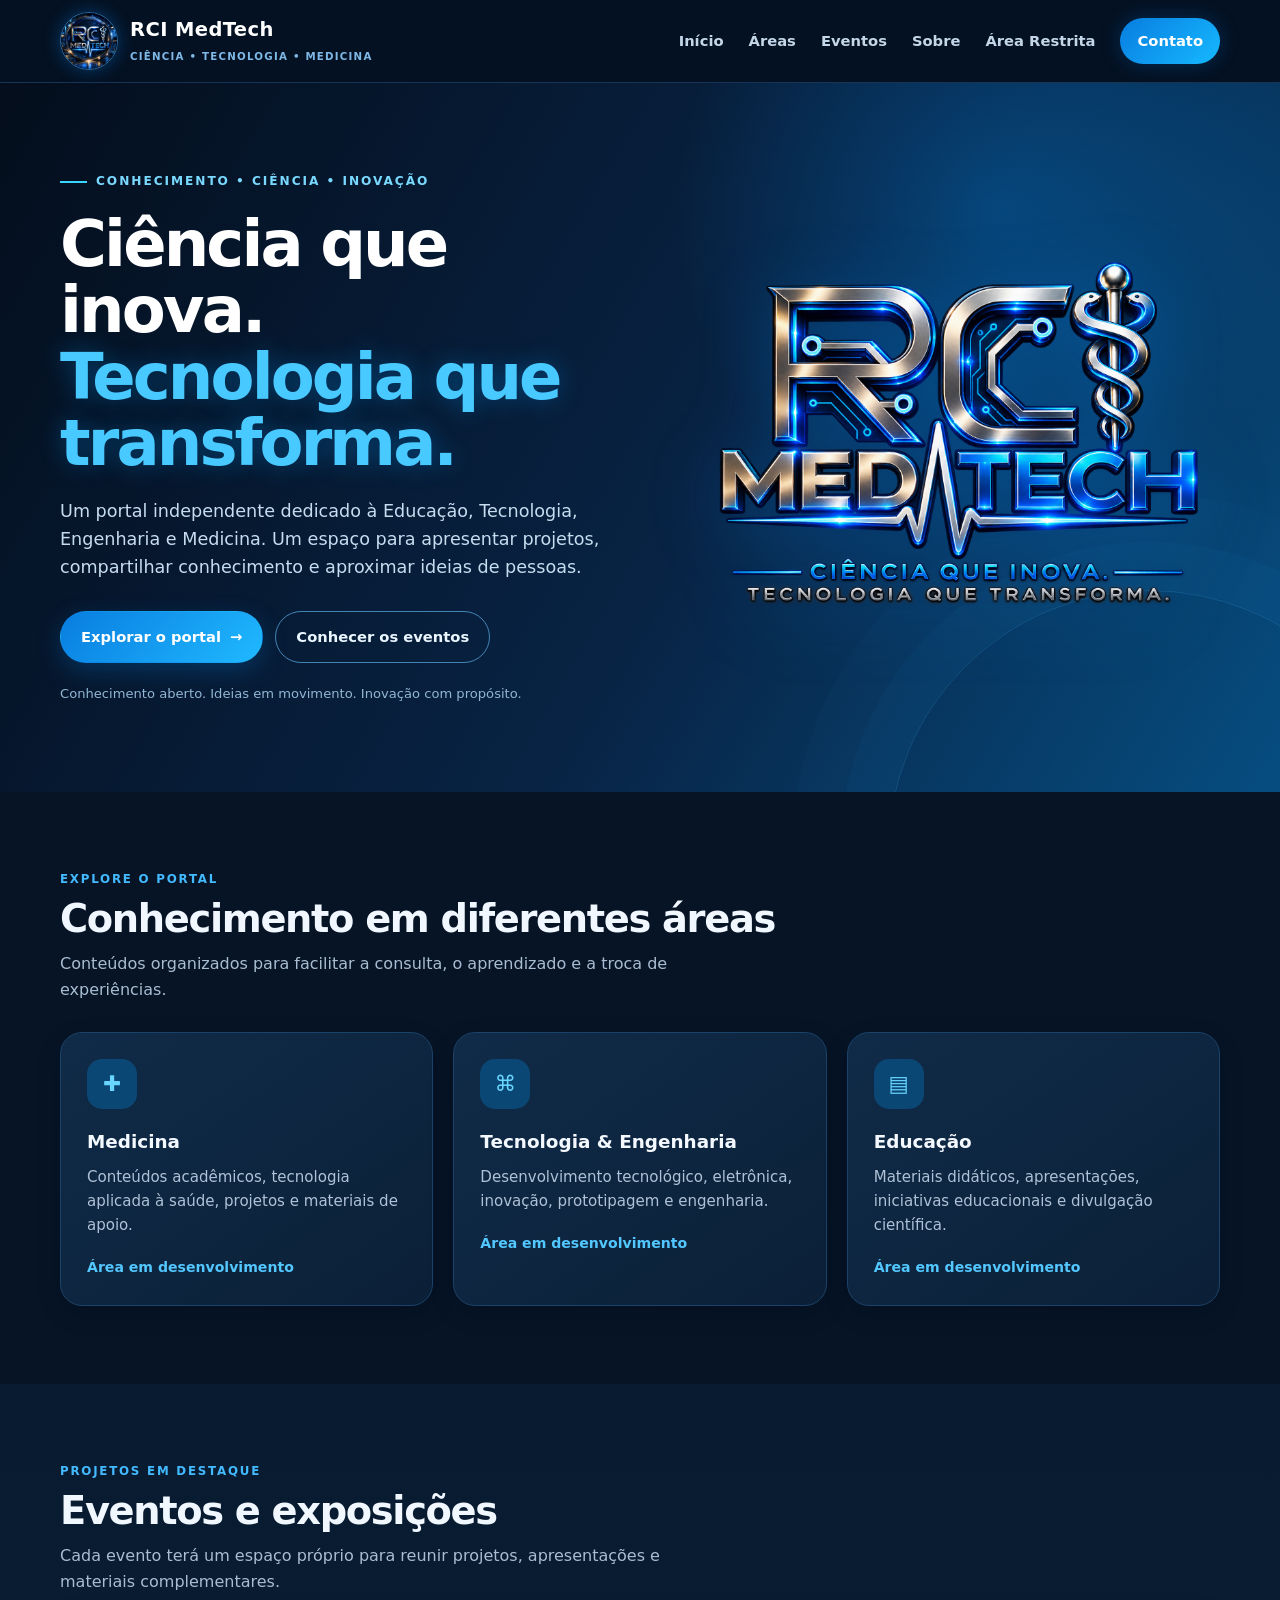
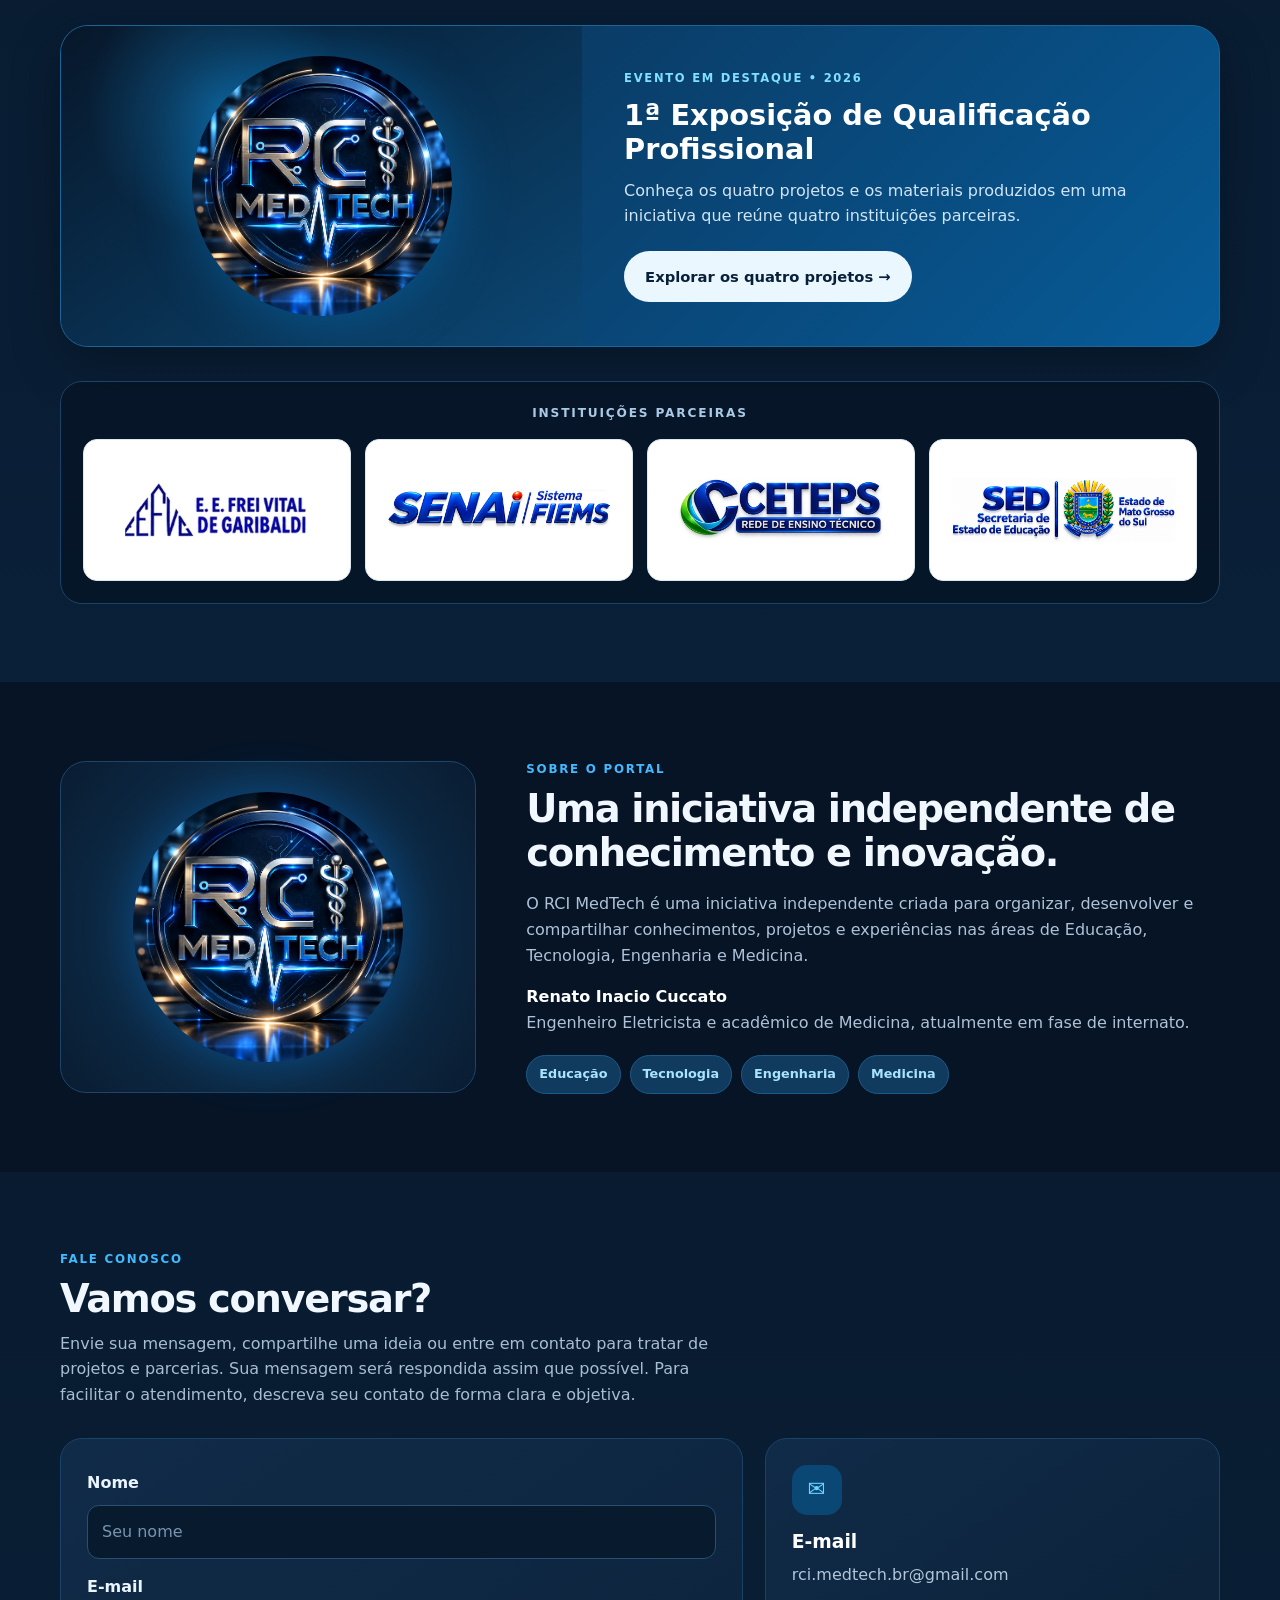
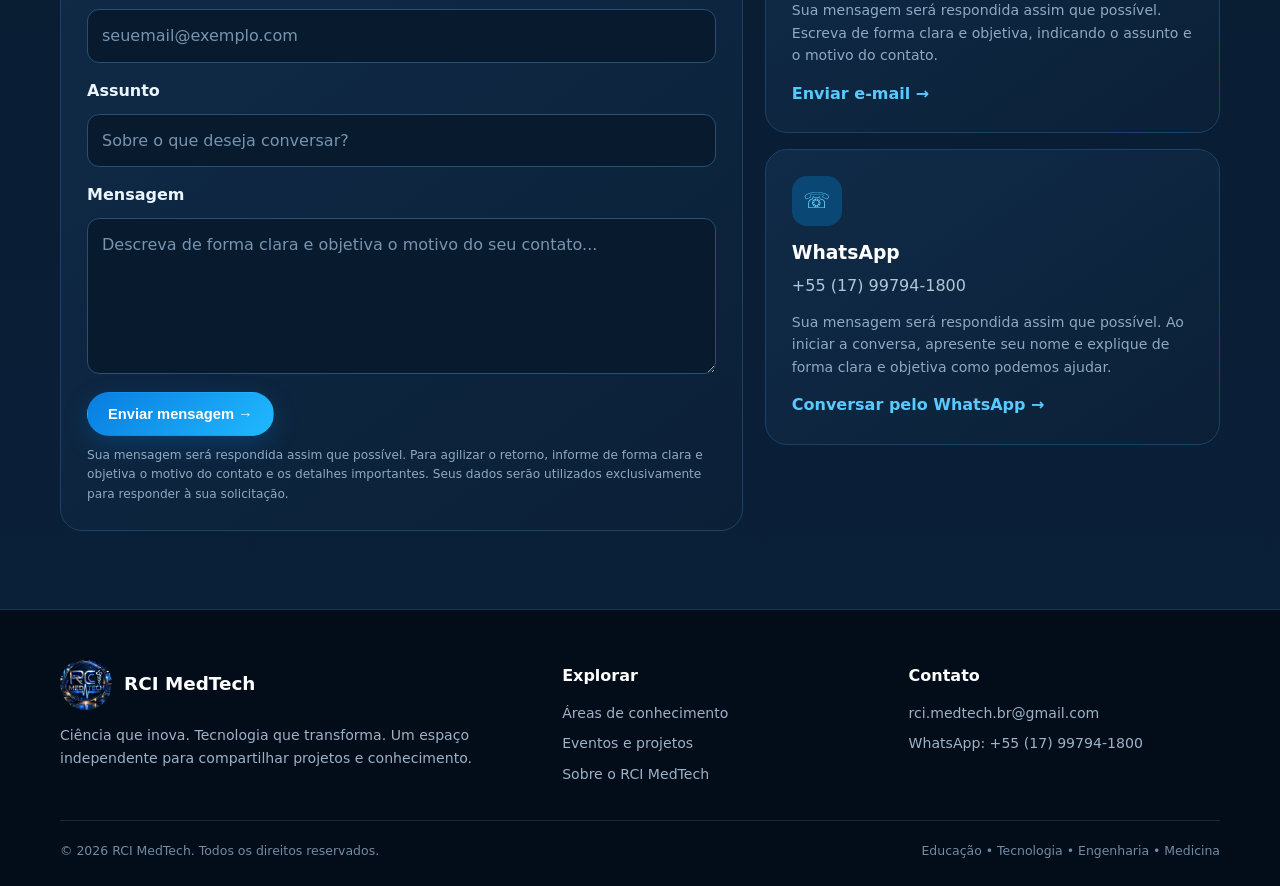
==== commit a8a7e6ee: "Add 'Área Restrita' link to navigation" ====
--- a/index.html
+++ b/index.html
@@ -12,7 +12,14 @@
 <header class="site-header"><div class="container nav-wrap">
  <a class="brand" href="index.html" aria-label="RCI MedTech - início"><img src="assets/img/logo-emblema.png" alt="Emblema RCI MedTech"><span><span class="brand-name">RCI MedTech</span><span class="brand-tag">CIÊNCIA • TECNOLOGIA • MEDICINA</span></span></a>
  <button class="menu-toggle" aria-label="Abrir menu" aria-expanded="false">☰</button>
- <nav class="nav" aria-label="Navegação principal"><a href="#inicio">Início</a><a href="#areas">Áreas</a><a href="eventos/senai-ceteps-2026/index.html">Eventos</a><a href="#sobre">Sobre</a><a class="nav-cta" href="#contato">Contato</a></nav>
+<nav class="nav" aria-label="Navegação principal">
+  <a href="#inicio">Início</a>
+  <a href="#areas">Áreas</a>
+  <a href="eventos/senai-ceteps-2026/index.html">Eventos</a>
+  <a href="#sobre">Sobre</a>
+  <a href="area-restrita.html">Área Restrita</a>
+  <a class="nav-cta" href="#contato">Contato</a>
+</nav>
 </div></header>
 <main>
 <section class="hero" id="inicio"><div class="container hero-grid"><div>
@@ -58,4 +65,7 @@
 </div></section>
 </main>
 <footer class="site-footer"><div class="container"><div class="footer-grid"><div><div class="footer-brand"><img src="assets/img/logo-emblema.png" alt=""><strong>RCI MedTech</strong></div><p>Ciência que inova. Tecnologia que transforma. Um espaço independente para compartilhar projetos e conhecimento.</p></div><div><h4>Explorar</h4><div class="footer-links"><a href="#areas">Áreas de conhecimento</a><a href="eventos/senai-ceteps-2026/index.html">Eventos e projetos</a><a href="#sobre">Sobre o RCI MedTech</a></div></div><div><h4>Contato</h4><div class="footer-links"><a href="mailto:rci.medtech.br@gmail.com">rci.medtech.br@gmail.com</a><a href="https://wa.me/5517997941800" target="_blank" rel="noopener">WhatsApp: +55 (17) 99794-1800</a></div></div></div><div class="footer-bottom"><span>© 2026 RCI MedTech. Todos os direitos reservados.</span><span>Educação • Tecnologia • Engenharia • Medicina</span></div></div></footer>
-<script src="assets/js/main.js"></script></body></html>+<script src="assets/js/main.js"></script>
+<script data-goatcounter="https://rci-medtech.goatcounter.com/count"
+        async src="//gc.zgo.at/count.js"></script>
+</body></html>
--- a/assets/css/style.css
+++ b/assets/css/style.css
@@ -28,3 +28,46 @@
 .material-pending .coming{margin-left:auto;white-space:nowrap}
 @media(max-width:900px){.partner-grid{grid-template-columns:repeat(2,minmax(0,1fr))}.partner-strip-grid{grid-template-columns:repeat(2,minmax(0,1fr))}}
 @media(max-width:580px){.partner-grid,.partner-strip-grid{grid-template-columns:1fr 1fr}.partner-logo{height:112px}.partner-card .partner-logo{height:112px}.partner-card{padding:10px}.partner-card h3{font-size:.82rem}.material-pending{padding-right:16px;flex-wrap:wrap}.material-pending .coming{margin-left:55px}}
+
+
+/* Correção definitiva do layout dos banners dos projetos */
+a[class*="banner"] {
+    display: flex !important;
+    flex-direction: column !important;
+    align-items: stretch !important;
+    overflow: hidden !important;
+    min-width: 0 !important;
+    height: auto !important;
+}
+
+a[class*="banner"] > img {
+    display: block !important;
+    position: static !important;
+    width: 100% !important;
+    height: auto !important;
+    max-width: 100% !important;
+    object-fit: contain !important;
+}
+
+a[class*="banner"] > span {
+    display: flex !important;
+    position: static !important;
+    flex-direction: column !important;
+    width: 100% !important;
+    height: auto !important;
+    padding: 20px !important;
+    box-sizing: border-box !important;
+    transform: none !important;
+}
+
+.grade-de-projetos-banners {
+    display: grid !important;
+    grid-template-columns: repeat(2, minmax(0, 1fr)) !important;
+    gap: 22px !important;
+}
+
+@media (max-width: 900px) {
+    .grade-de-projetos-banners {
+        grid-template-columns: 1fr !important;
+    }
+}
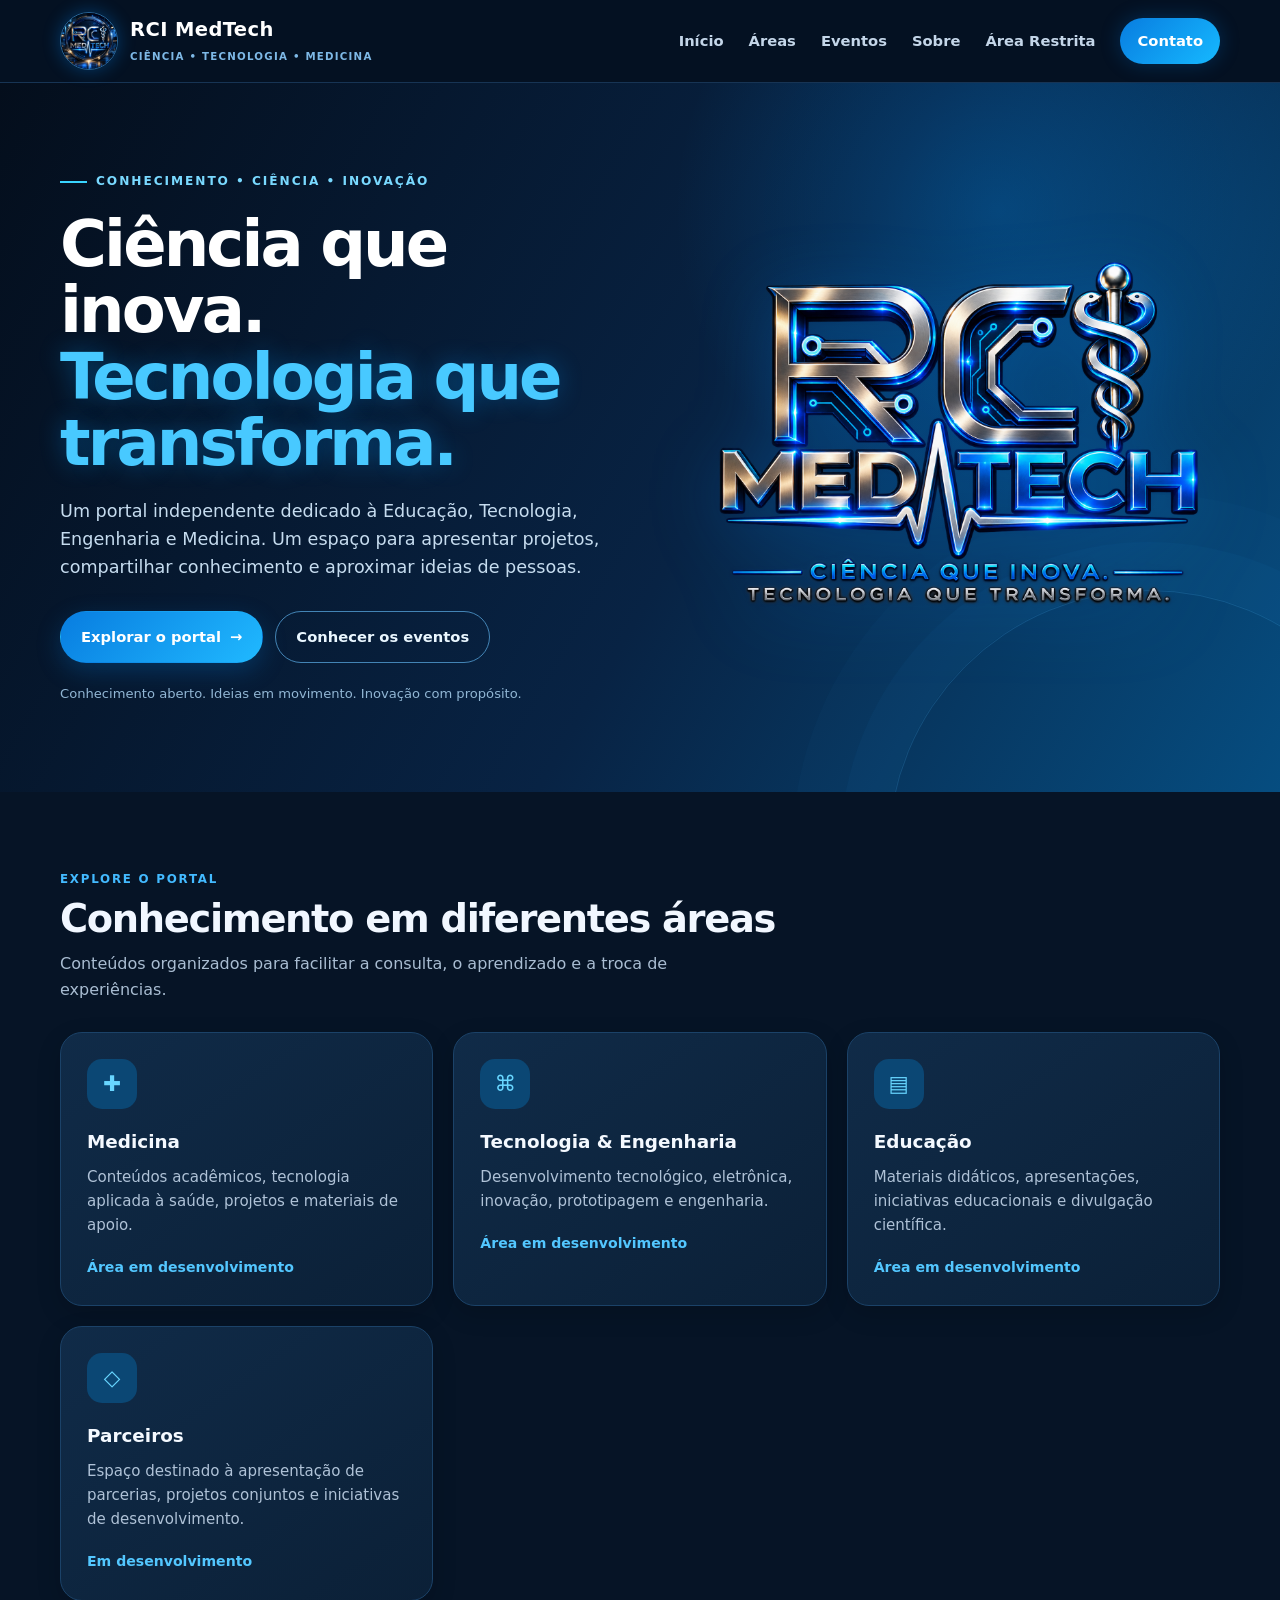
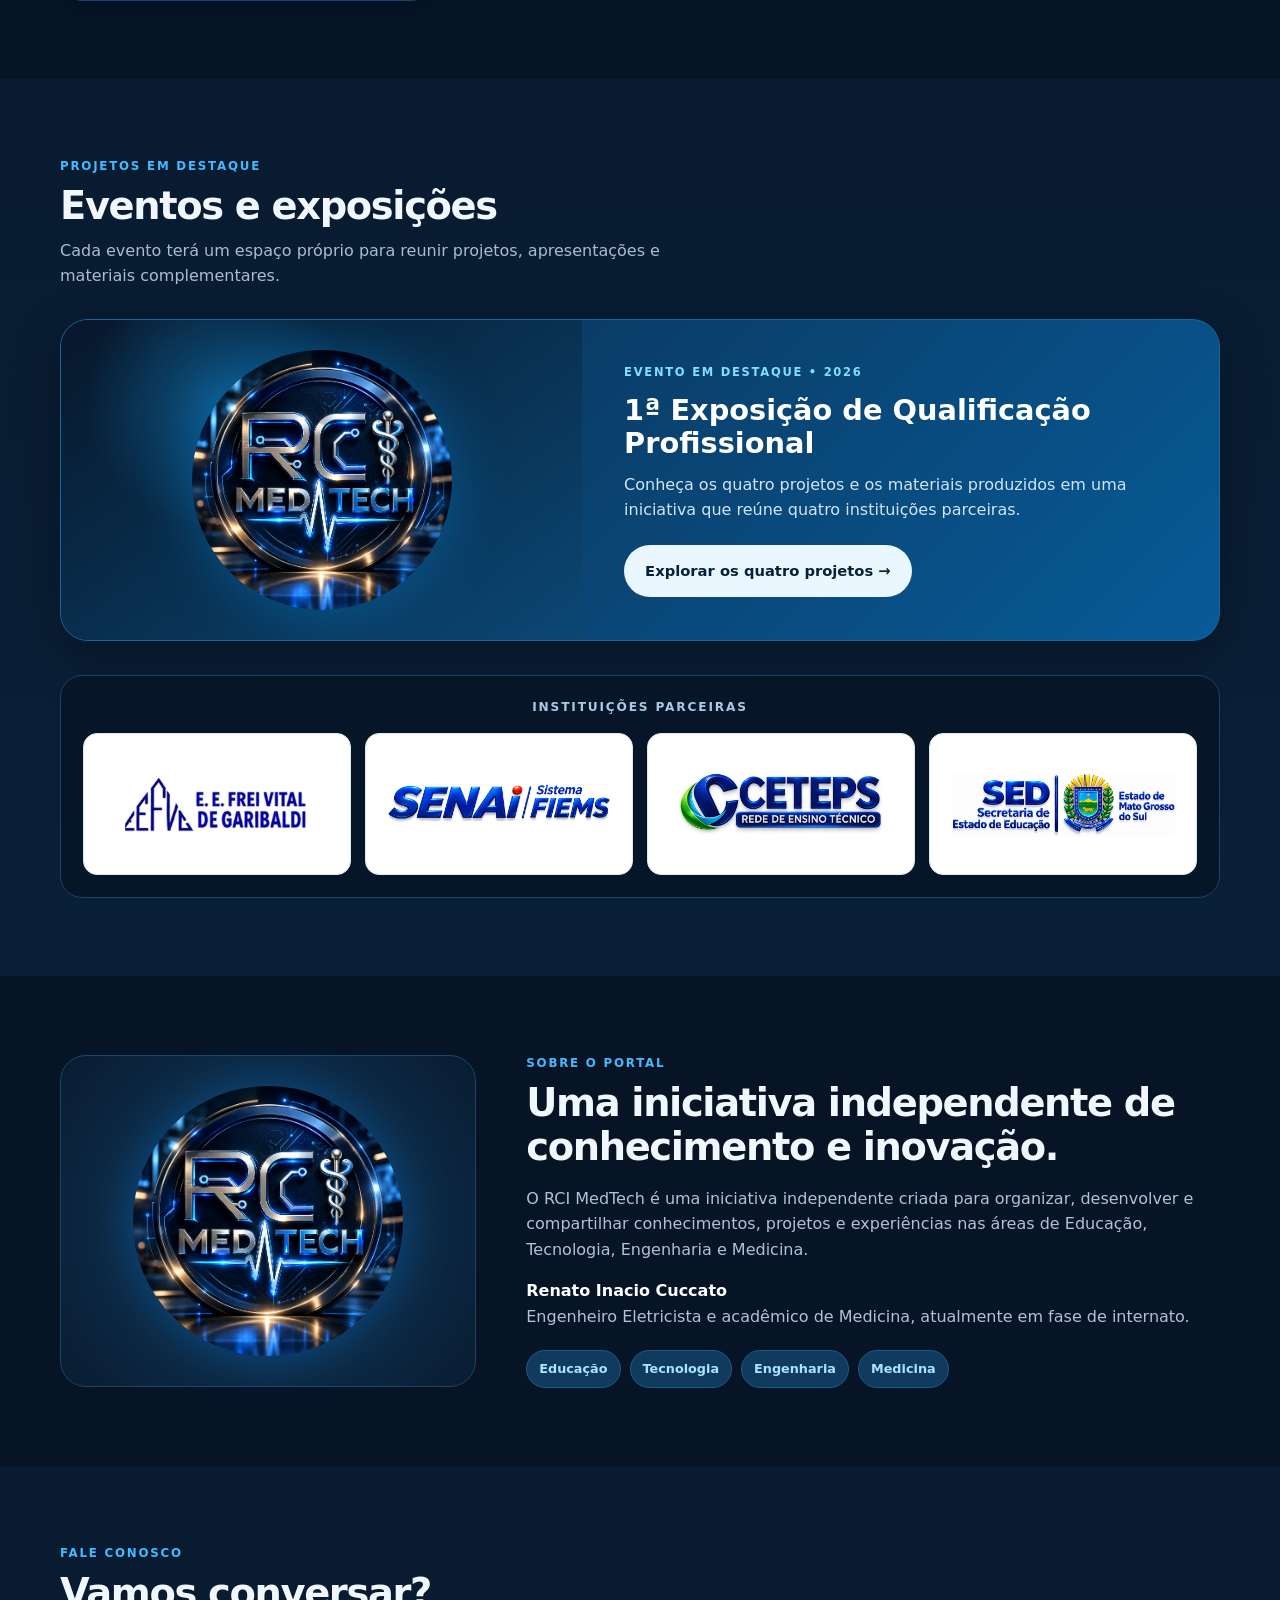
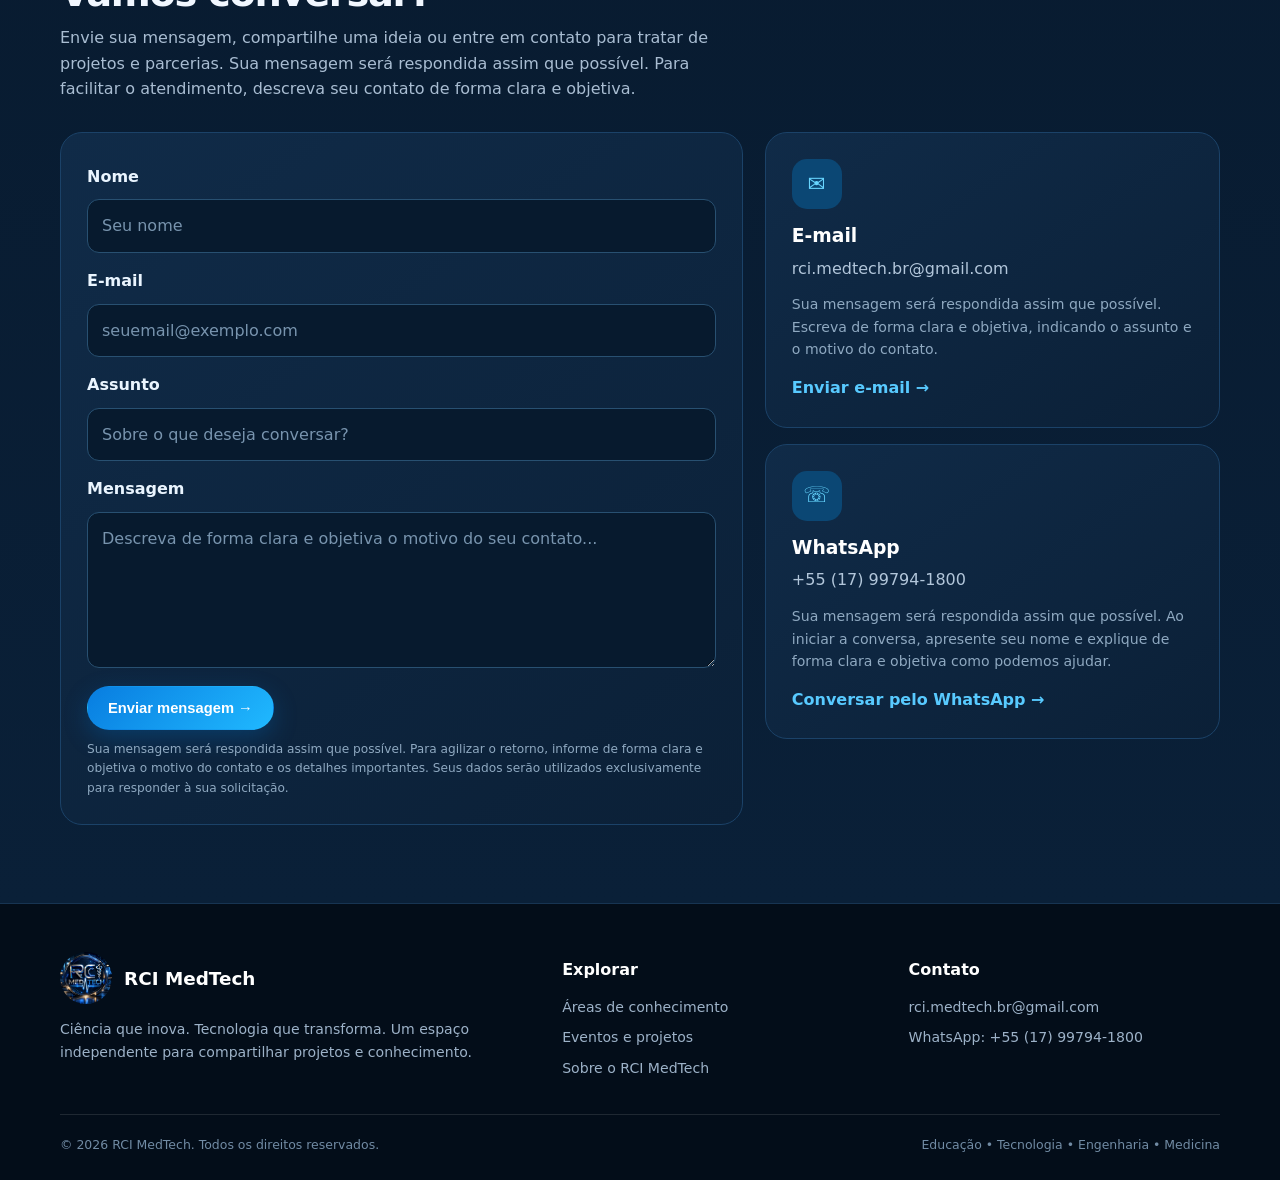
==== commit f1a2398c: "Update index.html" ====
--- a/index.html
+++ b/index.html
@@ -30,11 +30,37 @@
  <div class="hero-note">Conhecimento aberto. Ideias em movimento. Inovação com propósito.</div>
  </div><div class="hero-mark"><img src="assets/img/logo-principal.png" alt="RCI MedTech — Ciência que inova. Tecnologia que transforma."></div></div></section>
 <section class="section" id="areas"><div class="container"><div class="section-head"><div><div class="kicker">Explore o portal</div><h2>Conhecimento em diferentes áreas</h2><p class="section-intro">Conteúdos organizados para facilitar a consulta, o aprendizado e a troca de experiências.</p></div></div>
- <div class="cards">
-  <article class="card"><div class="card-icon">✚</div><h3>Medicina</h3><p>Conteúdos acadêmicos, tecnologia aplicada à saúde, projetos e materiais de apoio.</p><span class="card-link">Área em desenvolvimento</span></article>
-  <article class="card"><div class="card-icon">⌘</div><h3>Tecnologia & Engenharia</h3><p>Desenvolvimento tecnológico, eletrônica, inovação, prototipagem e engenharia.</p><span class="card-link">Área em desenvolvimento</span></article>
-  <article class="card"><div class="card-icon">▤</div><h3>Educação</h3><p>Materiais didáticos, apresentações, iniciativas educacionais e divulgação científica.</p><span class="card-link">Área em desenvolvimento</span></article>
- </div></div></section>
+ 
+<div class="cards">
+  <article class="card">
+    <div class="card-icon">✚</div>
+    <h3>Medicina</h3>
+    <p>Conteúdos acadêmicos, tecnologia aplicada à saúde, projetos e materiais de apoio.</p>
+    <span class="card-link">Área em desenvolvimento</span>
+  </article>
+
+  <article class="card">
+    <div class="card-icon">⌘</div>
+    <h3>Tecnologia & Engenharia</h3>
+    <p>Desenvolvimento tecnológico, eletrônica, inovação, prototipagem e engenharia.</p>
+    <span class="card-link">Área em desenvolvimento</span>
+  </article>
+
+  <article class="card">
+    <div class="card-icon">▤</div>
+    <h3>Educação</h3>
+    <p>Materiais didáticos, apresentações, iniciativas educacionais e divulgação científica.</p>
+    <span class="card-link">Área em desenvolvimento</span>
+  </article>
+
+  <article class="card">
+    <div class="card-icon">◇</div>
+    <h3>Parceiros</h3>
+    <p>Espaço destinado à apresentação de parcerias, projetos conjuntos e iniciativas de desenvolvimento.</p>
+    <span class="card-link">Em desenvolvimento</span>
+  </article>
+</div>
+</div></section>
 <section class="section section-soft" id="eventos"><div class="container"><div class="section-head"><div><div class="kicker">Projetos em destaque</div><h2>Eventos e exposições</h2><p class="section-intro">Cada evento terá um espaço próprio para reunir projetos, apresentações e materiais complementares.</p></div></div>
  <div class="event-feature"><div class="event-art"><img src="assets/img/logo-emblema.png" alt="Emblema RCI MedTech"></div><div class="event-content"><div class="event-label">Evento em destaque • 2026</div><h3>1ª Exposição de Qualificação Profissional</h3><p>Conheça os quatro projetos e os materiais produzidos em uma iniciativa que reúne quatro instituições parceiras.</p><a class="btn" href="eventos/senai-ceteps-2026/index.html">Explorar os quatro projetos →</a></div></div>
  <div class="partner-strip" aria-label="Instituições parceiras da exposição">
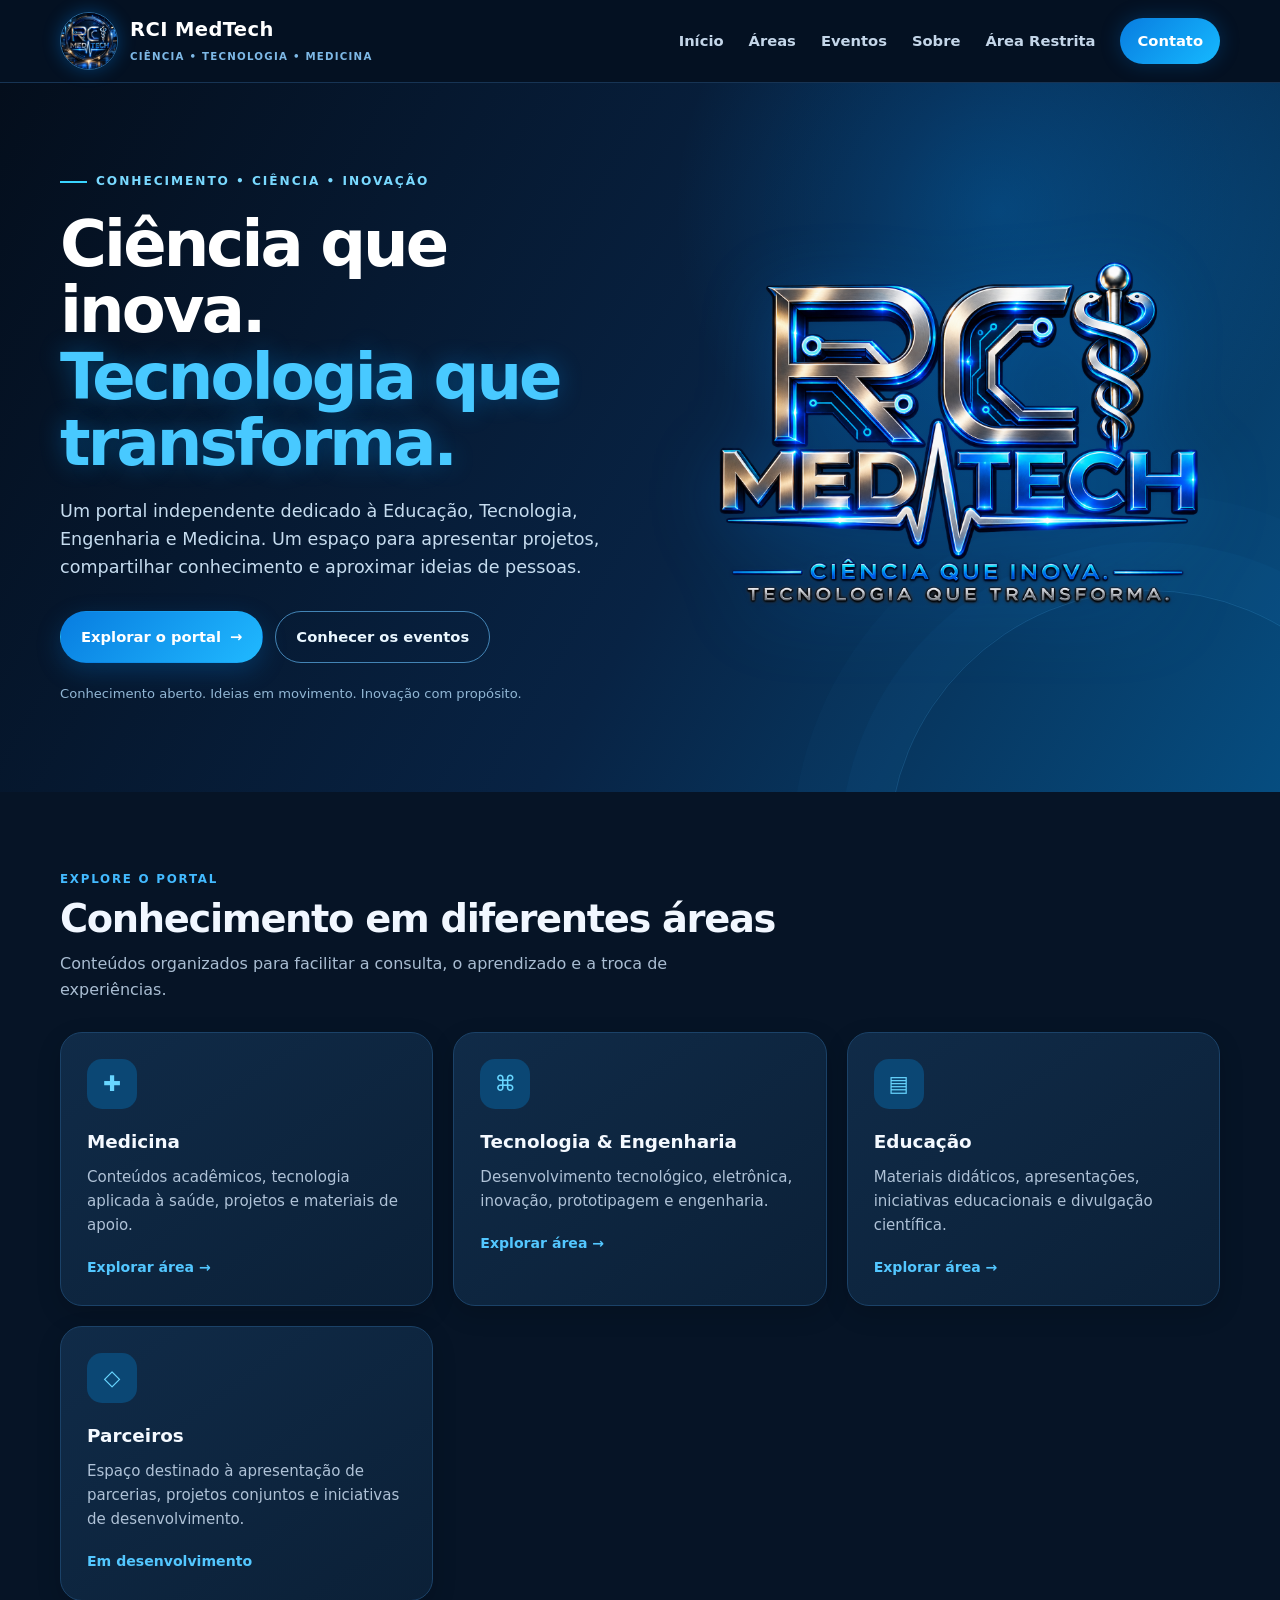
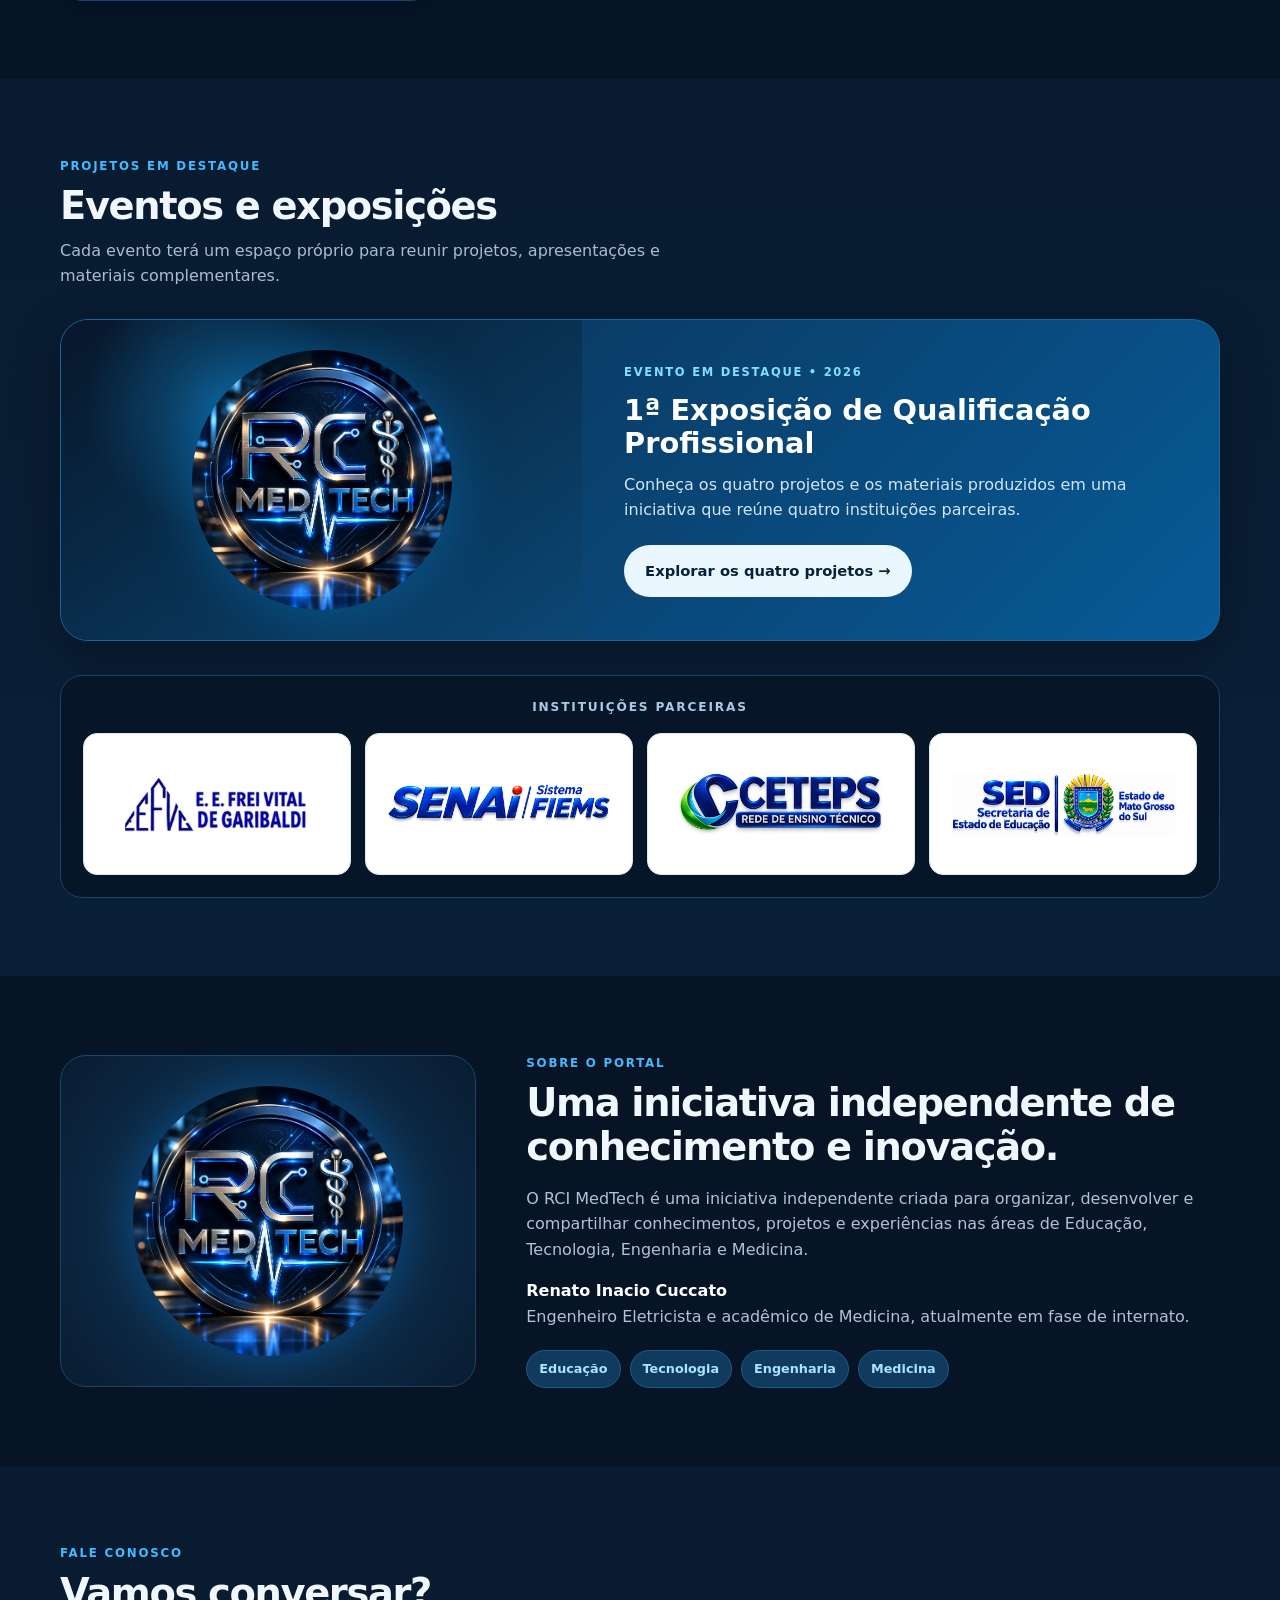
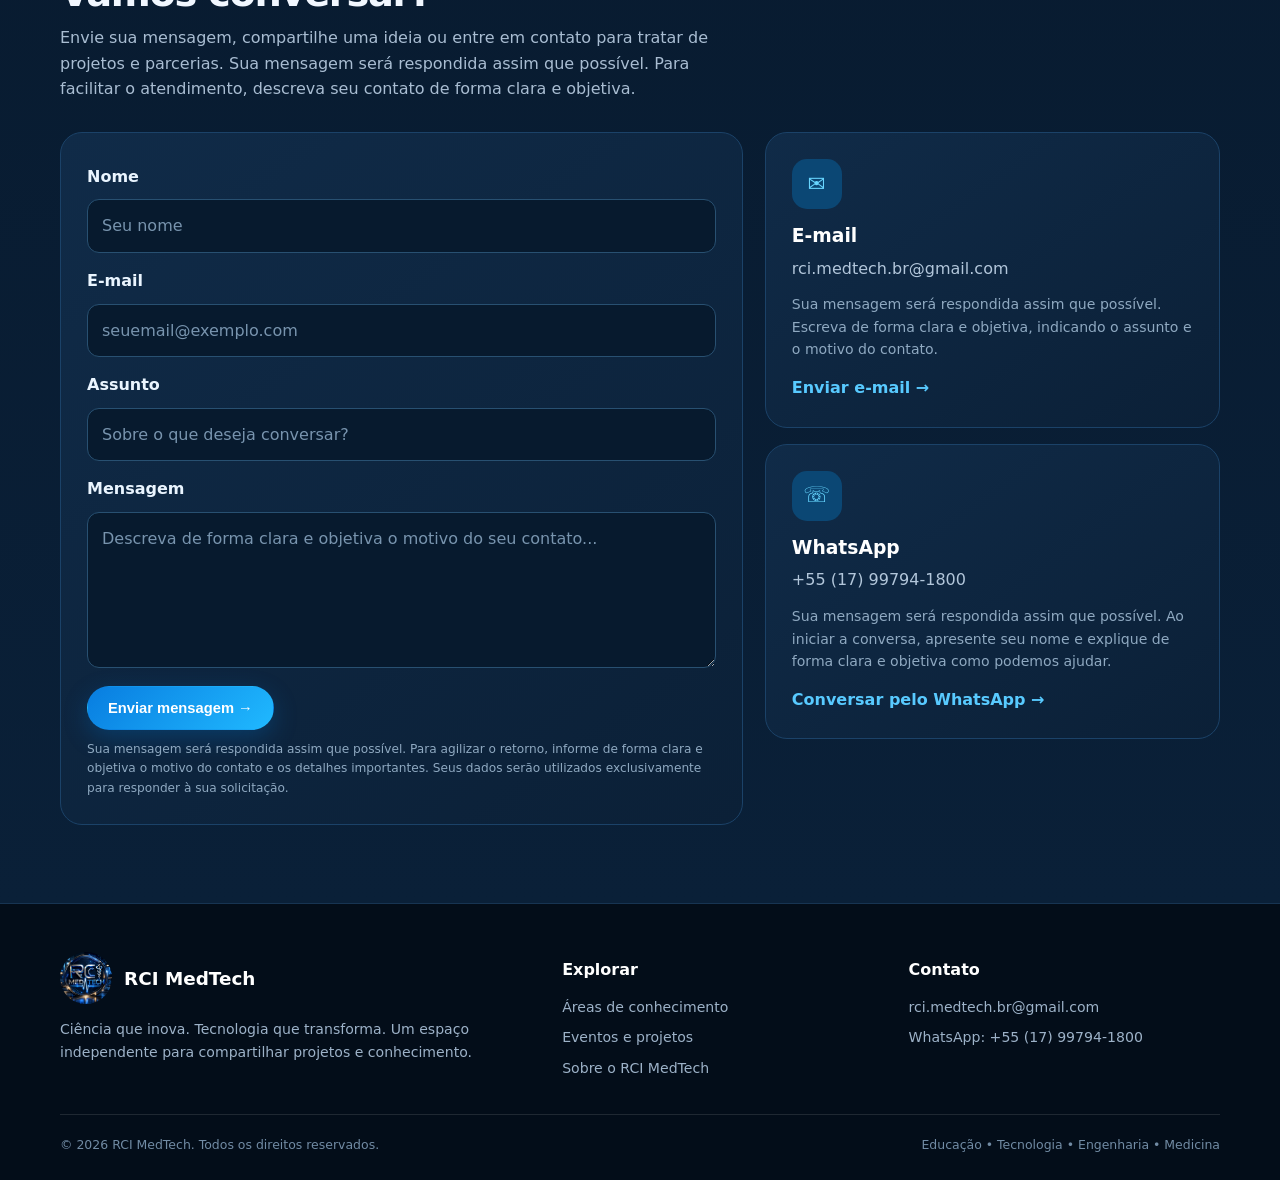
==== commit ded8848c: "Update index.html" ====
--- a/index.html
+++ b/index.html
@@ -36,21 +36,21 @@
     <div class="card-icon">✚</div>
     <h3>Medicina</h3>
     <p>Conteúdos acadêmicos, tecnologia aplicada à saúde, projetos e materiais de apoio.</p>
-    <span class="card-link">Área em desenvolvimento</span>
+    <a class="card-link" href="areas/medicina/index.html">Explorar área →</a>
   </article>
 
   <article class="card">
     <div class="card-icon">⌘</div>
     <h3>Tecnologia & Engenharia</h3>
     <p>Desenvolvimento tecnológico, eletrônica, inovação, prototipagem e engenharia.</p>
-    <span class="card-link">Área em desenvolvimento</span>
+    <a class="card-link" href="areas/tecnologia/index.html">Explorar área →</a>
   </article>
 
   <article class="card">
     <div class="card-icon">▤</div>
     <h3>Educação</h3>
     <p>Materiais didáticos, apresentações, iniciativas educacionais e divulgação científica.</p>
-    <span class="card-link">Área em desenvolvimento</span>
+    <a class="card-link" href="areas/educacao/index.html">Explorar área →</a>
   </article>
 
   <article class="card">
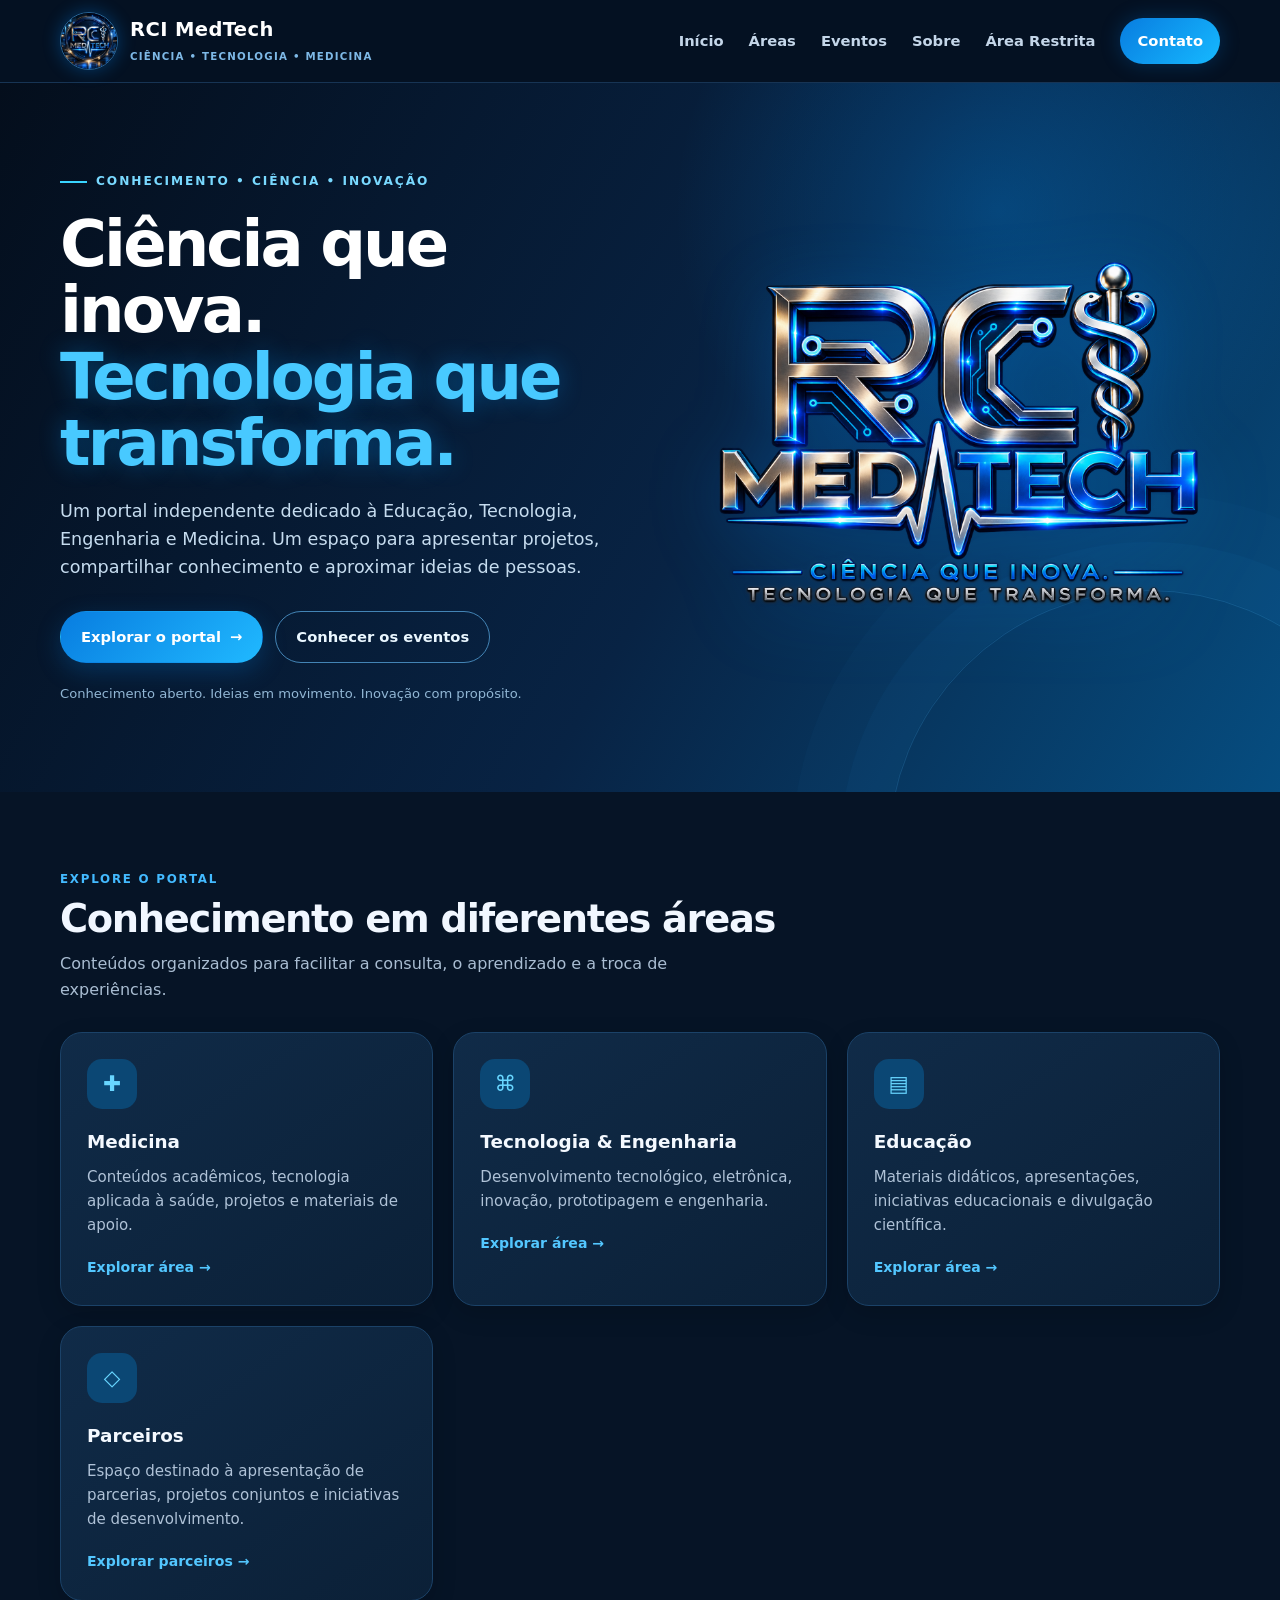
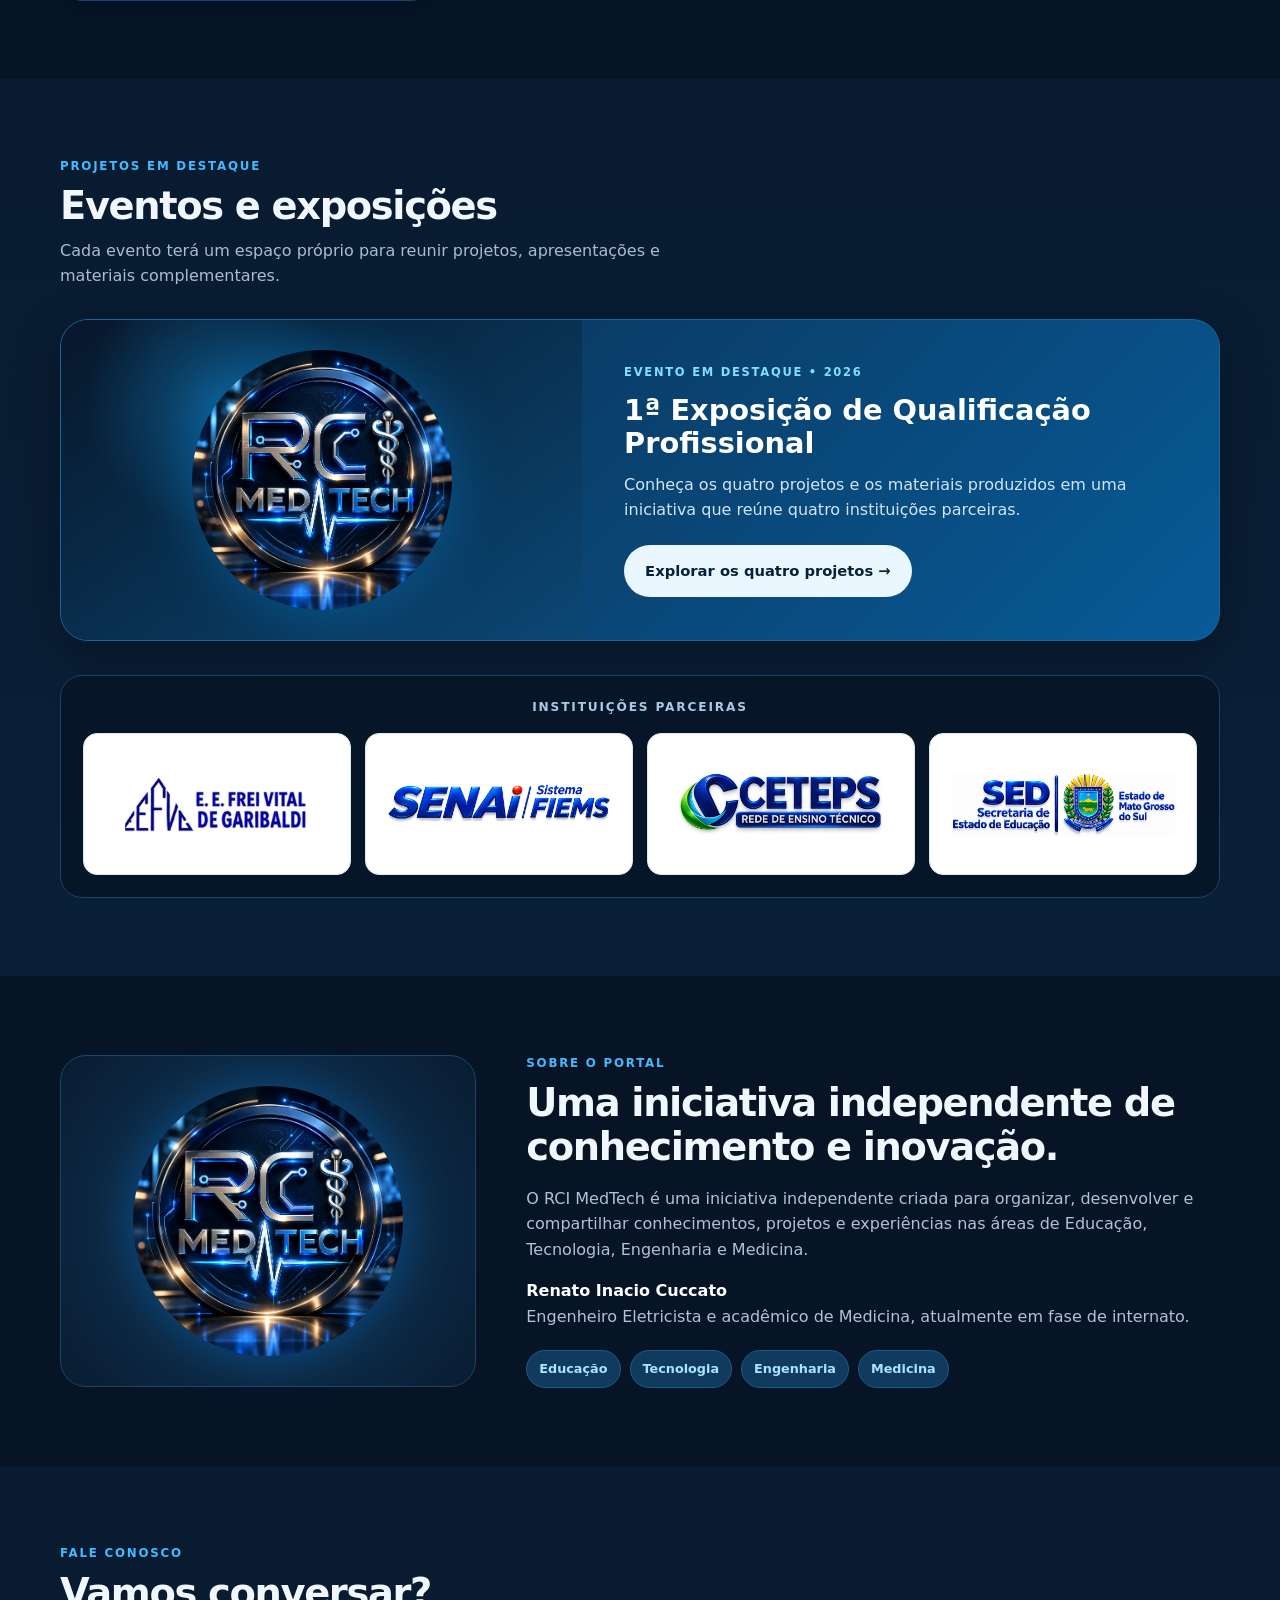
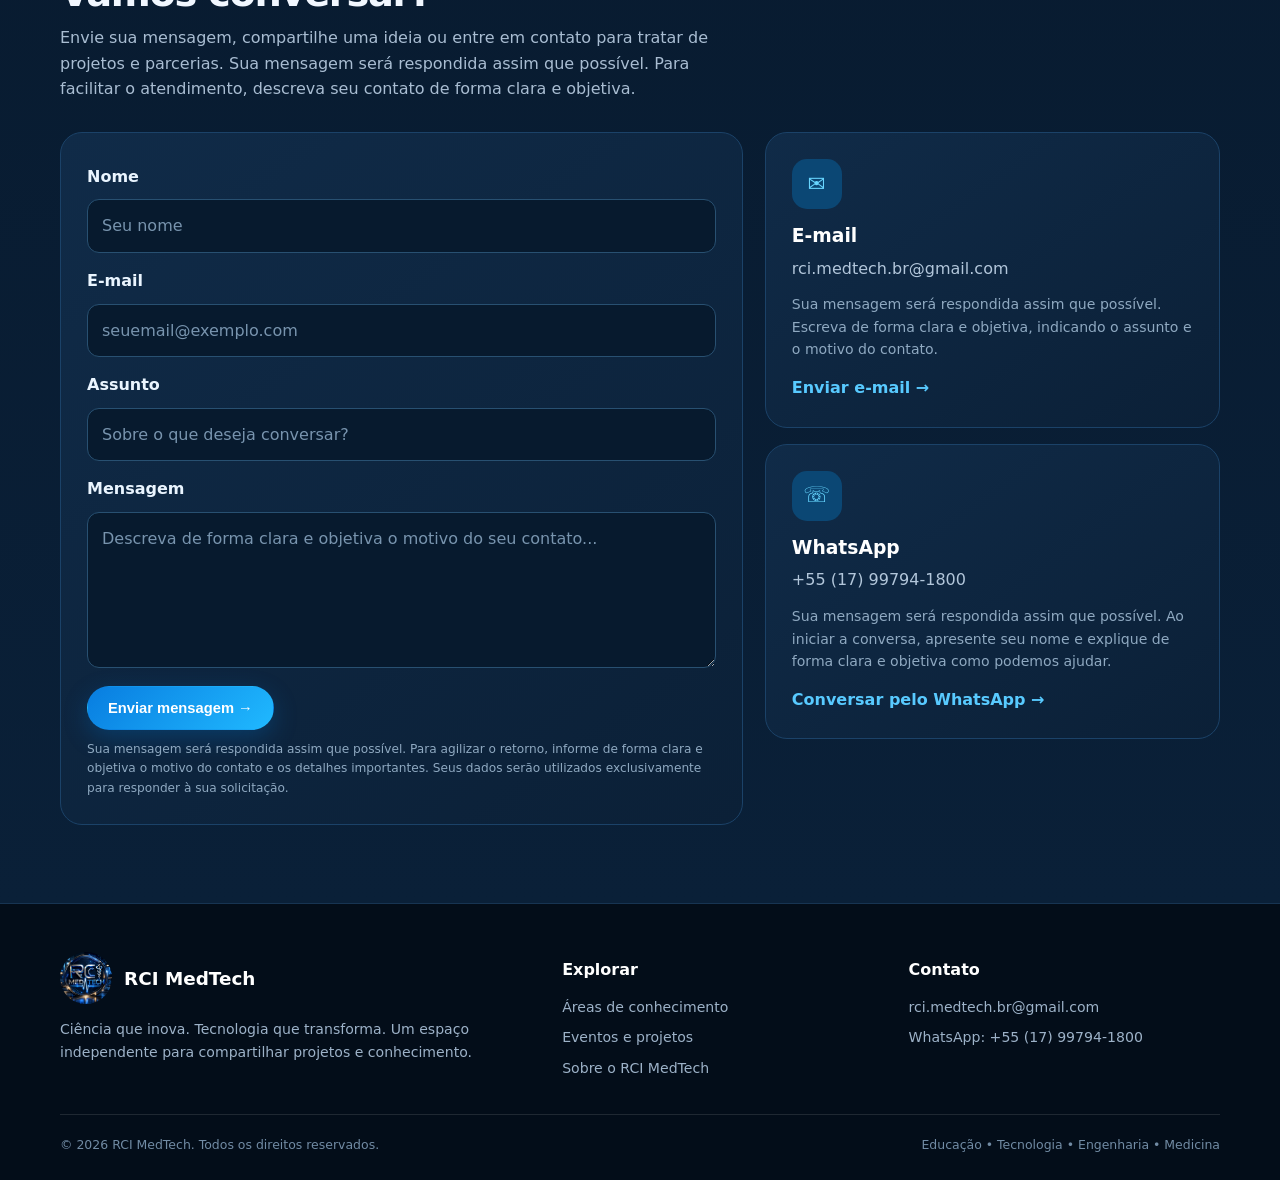
==== commit cd2ab4a2: "Update index.html" ====
--- a/index.html
+++ b/index.html
@@ -57,7 +57,7 @@
     <div class="card-icon">◇</div>
     <h3>Parceiros</h3>
     <p>Espaço destinado à apresentação de parcerias, projetos conjuntos e iniciativas de desenvolvimento.</p>
-    <span class="card-link">Em desenvolvimento</span>
+    <a class="card-link" href="areas/parceiros/index.html">Explorar parceiros →</a>
   </article>
 </div>
 </div></section>
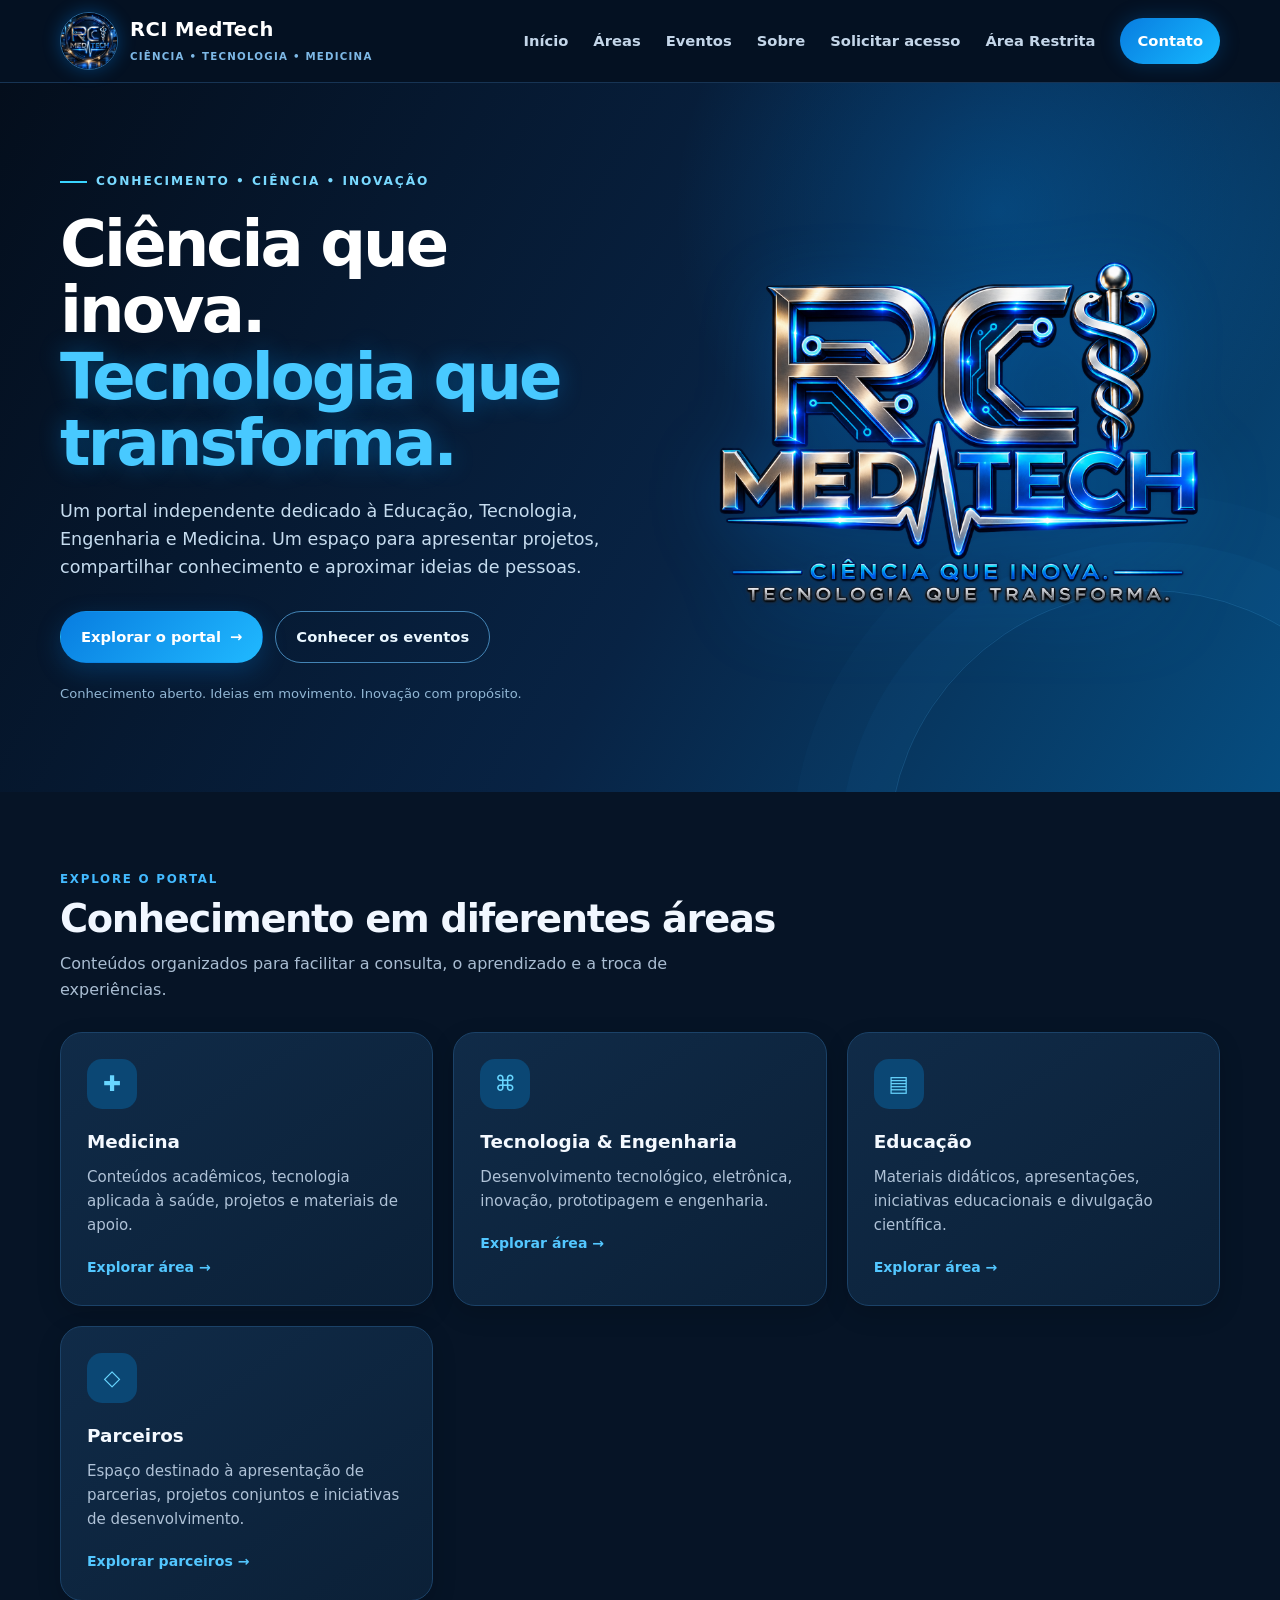
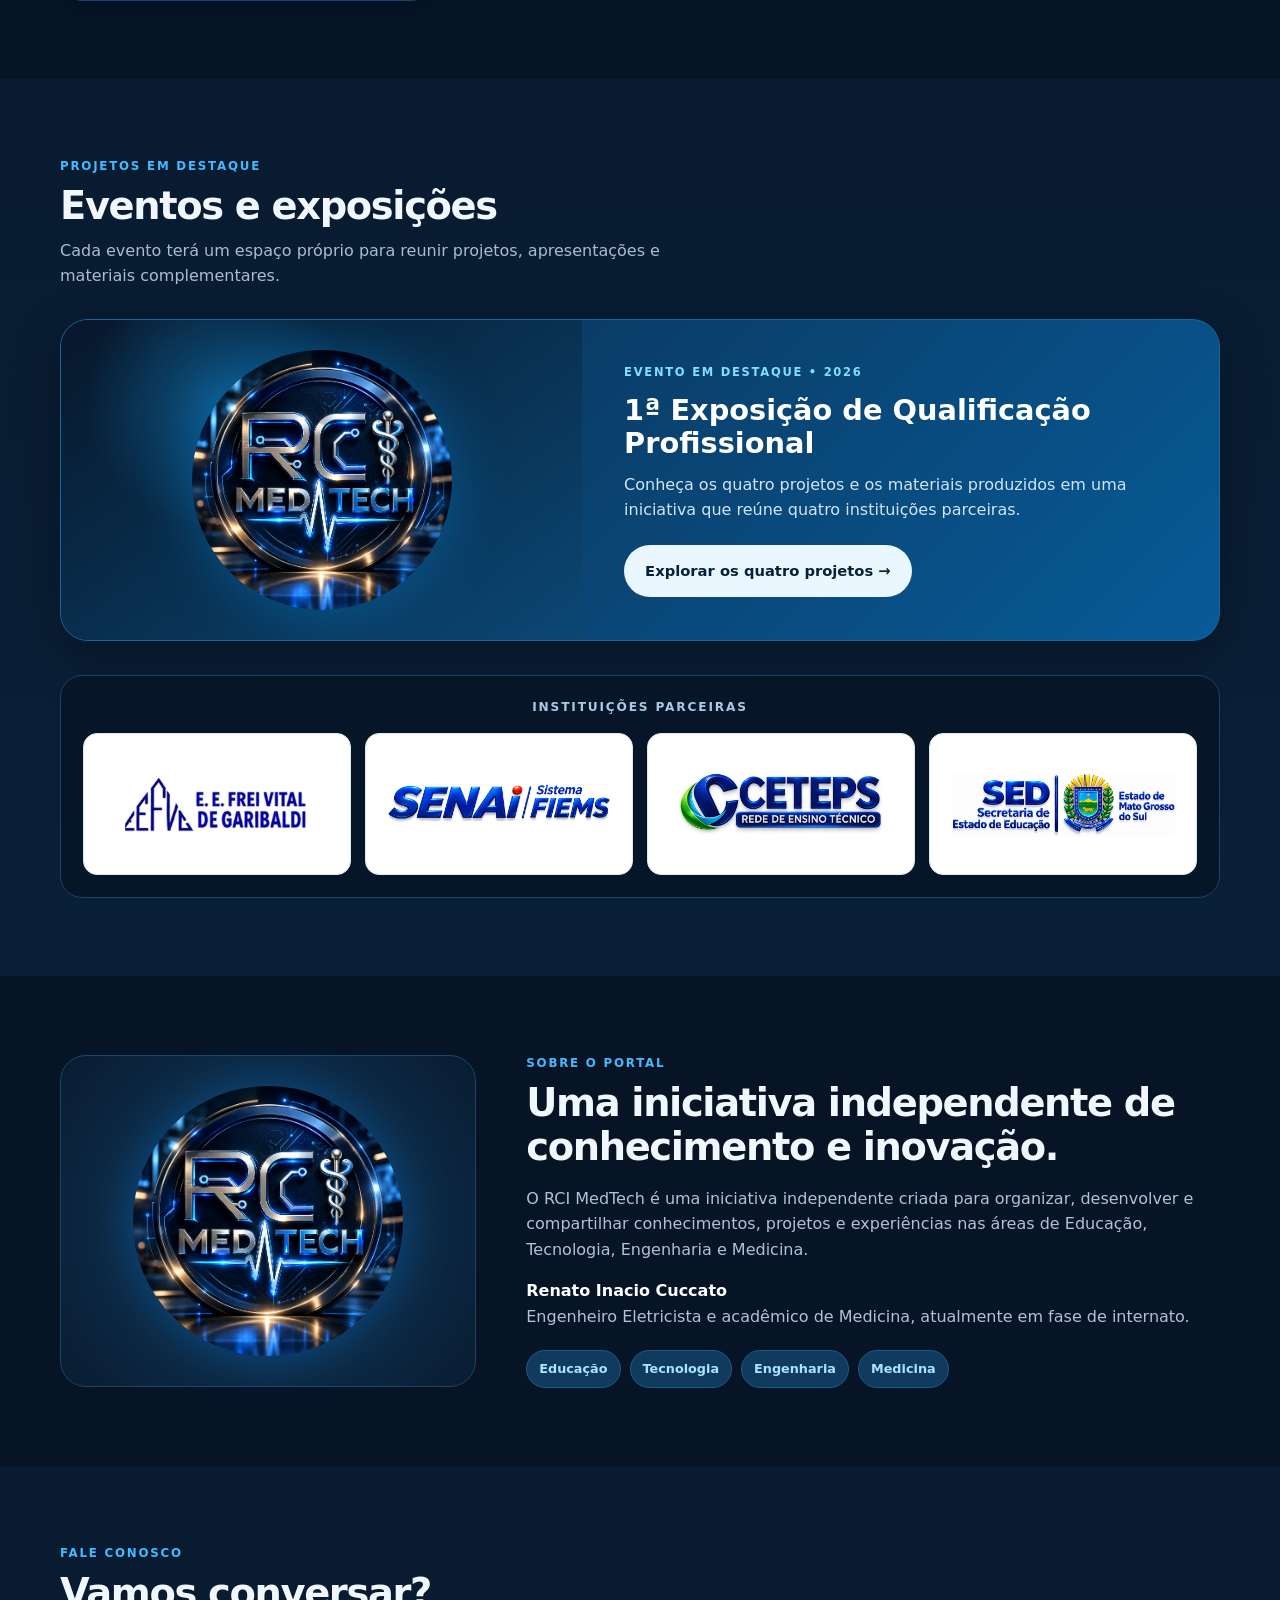
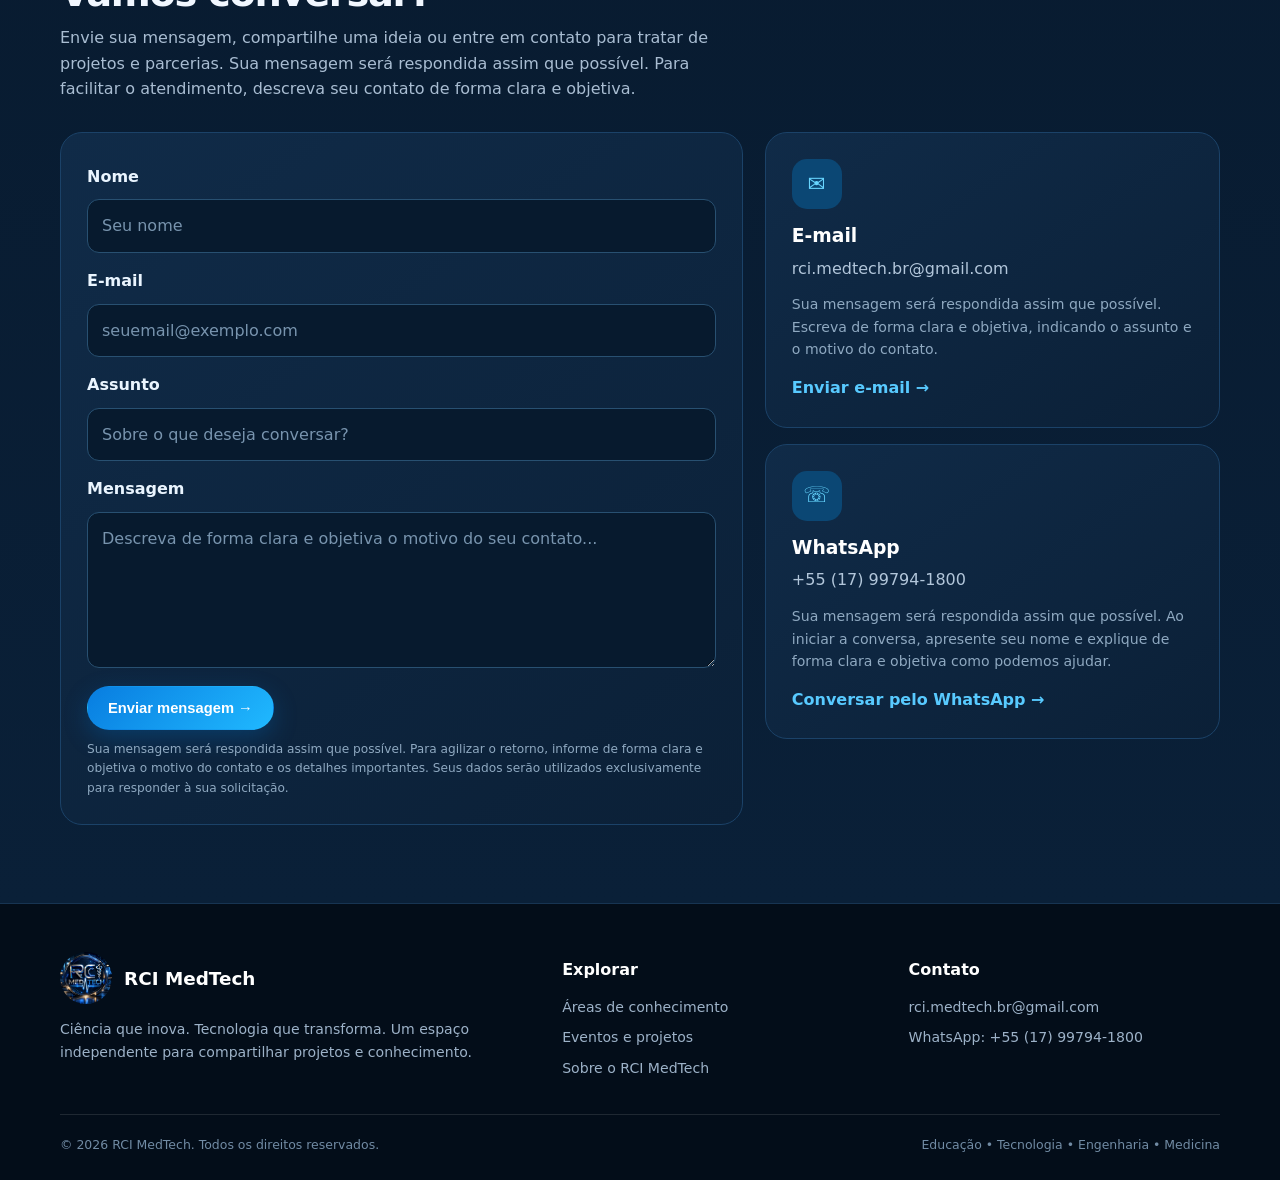
==== commit d153a22c: "Add files via upload Atualiza portal RCI MedTech com cadastro" ====
--- a/index.html
+++ b/index.html
@@ -17,6 +17,7 @@
   <a href="#areas">Áreas</a>
   <a href="eventos/senai-ceteps-2026/index.html">Eventos</a>
   <a href="#sobre">Sobre</a>
+  <a href="cadastro.html">Solicitar acesso</a>
   <a href="area-restrita.html">Área Restrita</a>
   <a class="nav-cta" href="#contato">Contato</a>
 </nav>
--- a/assets/css/style.css
+++ b/assets/css/style.css
@@ -71,3 +71,45 @@
         grid-template-columns: 1fr !important;
     }
 }
+
+
+/* Cadastro público — RCI MedTech */
+.registration-page{min-height:100vh}
+.registration-hero{padding:54px 0 62px}
+.registration-hero h1{max-width:850px}
+.registration-layout{display:grid;grid-template-columns:minmax(0,1.35fr) minmax(260px,.65fr);gap:24px;align-items:start}
+.registration-form,.registration-aside{background:linear-gradient(145deg,#102b48,#0b2037);border:1px solid #1b4268;border-radius:22px;padding:clamp(20px,4vw,34px);box-shadow:0 12px 35px rgba(0,0,0,.18)}
+.registration-form{display:grid;gap:11px}
+.registration-section-heading{margin-bottom:8px}
+.registration-section-heading h2{font-size:1.65rem;margin:7px 0}
+.registration-section-heading .section-intro{font-size:.92rem}
+.registration-form label:not(.registration-consent){font-weight:750;color:#eaf5ff;margin-top:5px}
+.registration-form input:not([type=checkbox]),.registration-form select,.registration-form textarea{width:100%;font:inherit;color:#f1f7ff;background:#071a2e;border:1px solid #285071;border-radius:12px;padding:13px 14px;outline:none;min-height:49px}
+.registration-form select{color-scheme:dark}
+.registration-form input:focus,.registration-form select:focus,.registration-form textarea:focus{border-color:#28b8ff;box-shadow:0 0 0 3px #168fe033}
+.registration-form input::placeholder,.registration-form textarea::placeholder{color:#7894ae}
+.registration-form textarea{resize:vertical}
+.registration-fields-two{display:grid;grid-template-columns:1fr 1fr;gap:14px}
+.registration-fields-two>div{min-width:0}
+.registration-security-heading{margin-top:20px}
+.registration-privacy-note{background:#071a2e;border:1px solid #285071;border-radius:13px;padding:15px;color:#b8cde0;font-size:.88rem;line-height:1.65}
+.registration-consent{display:flex;align-items:flex-start;gap:11px;color:#dceafa;font-size:.9rem;line-height:1.5;margin:8px 0}
+.registration-consent input{flex:0 0 18px;width:18px;height:18px;margin:3px 0 0;accent-color:#087de0}
+.turnstile-wrap{min-height:66px;display:flex;align-items:center;overflow-x:auto;margin:5px 0}
+.registration-submit{justify-self:start}
+.registration-submit:disabled{opacity:.65;cursor:wait}
+.registration-status{display:none;border-radius:12px;padding:13px 15px;font-size:.9rem;line-height:1.5}
+.registration-status:not(:empty){display:block}
+.registration-status.is-pending{background:#102f4b;border:1px solid #2874a7;color:#c4e7ff}
+.registration-status.is-success{background:#103b32;border:1px solid #247e68;color:#c8ffec}
+.registration-status.is-error,.registration-status.is-security{background:#402322;border:1px solid #9a5149;color:#ffd9d5}
+.registration-footnote{font-size:.78rem;color:#91a9c1;margin:0}
+.registration-aside{position:sticky;top:105px}
+.registration-aside-mark{width:100%;display:grid;place-items:center;padding:18px;margin-bottom:15px;background:radial-gradient(circle,#123c60,#091c31);border:1px solid #1c4568;border-radius:18px}
+.registration-aside-mark img{width:min(100%,155px);border-radius:50%}
+.registration-aside h2{font-size:1.45rem;line-height:1.2}
+.registration-aside p,.registration-aside li{color:#afc2d7;font-size:.91rem}
+.registration-aside ul{padding-left:20px;display:grid;gap:9px;margin:18px 0 24px}
+.registration-page .footer-bottom{align-items:center}
+@media(max-width:850px){.registration-layout{grid-template-columns:1fr}.registration-aside{position:static}.registration-aside-mark{max-width:220px;margin-inline:auto}}
+@media(max-width:580px){.registration-fields-two{grid-template-columns:1fr;gap:8px}.registration-form,.registration-aside{padding:20px}.registration-hero{padding:40px 0 46px}}
